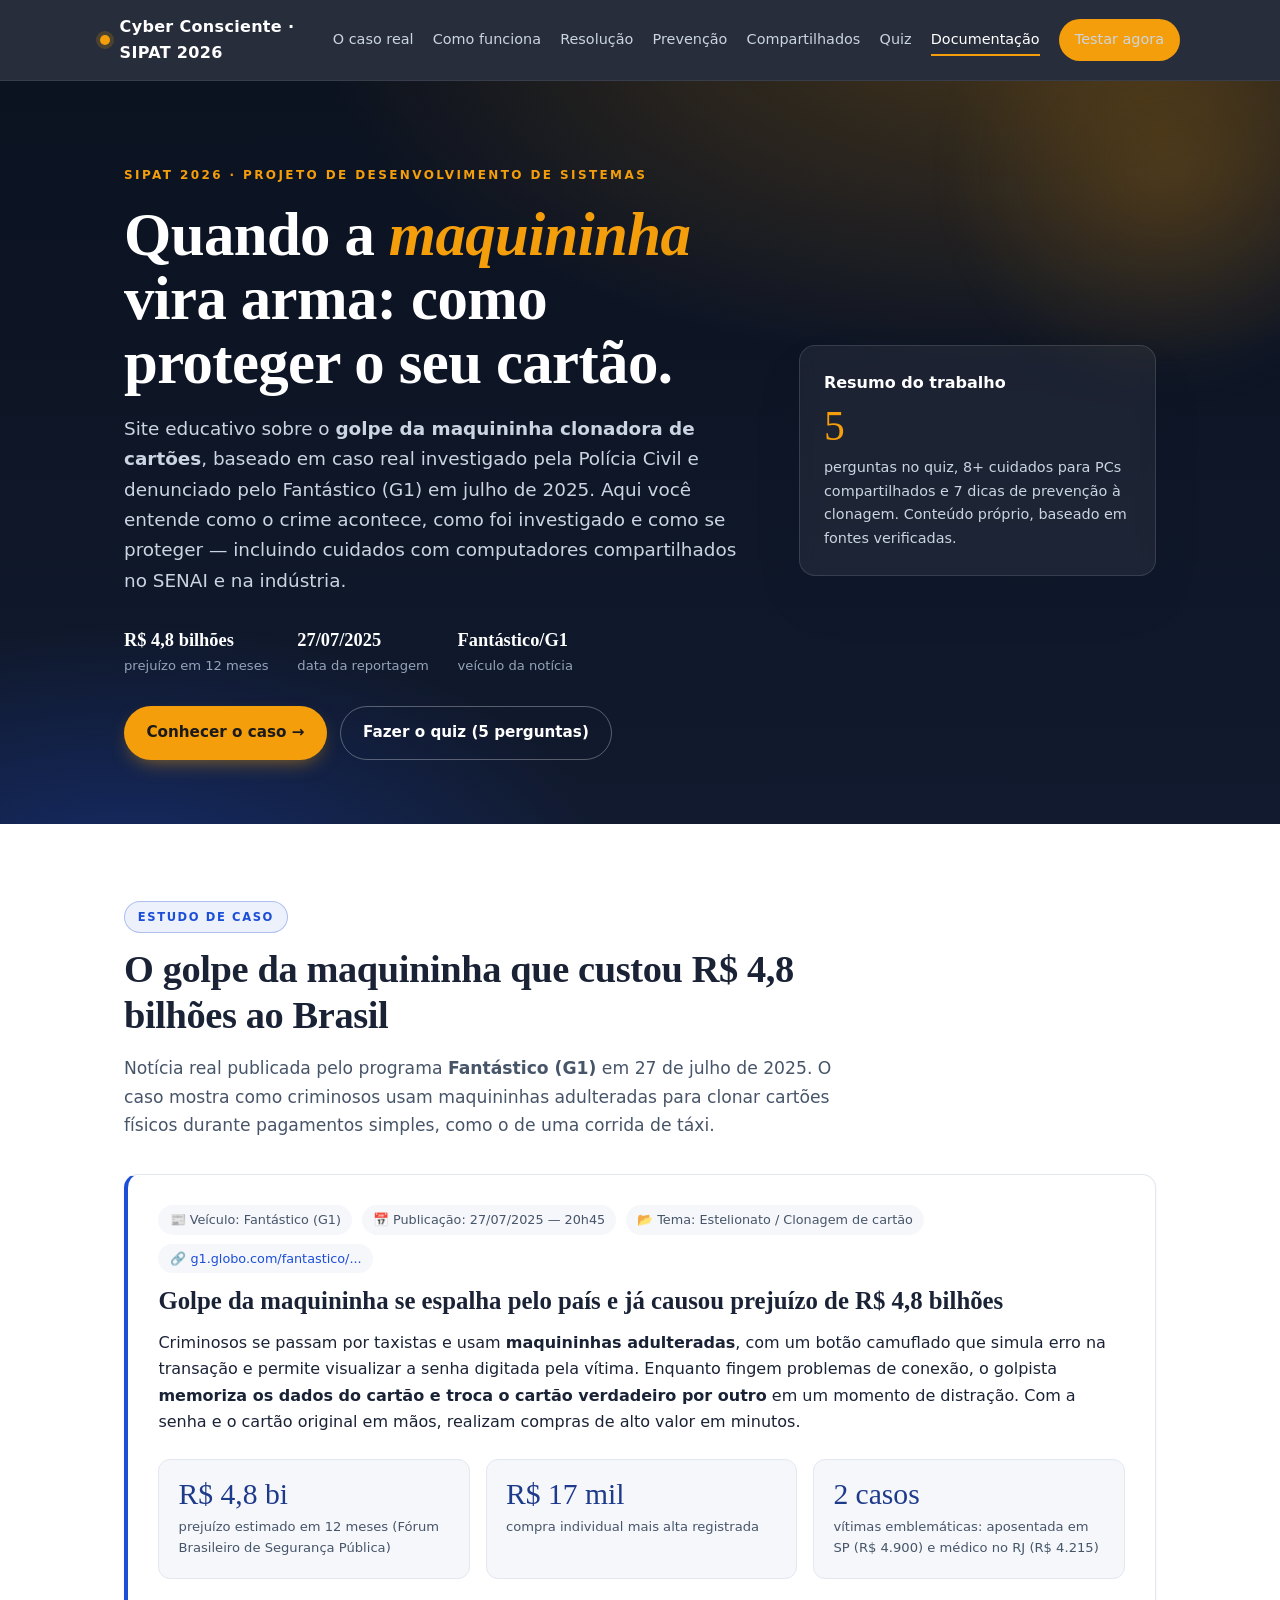
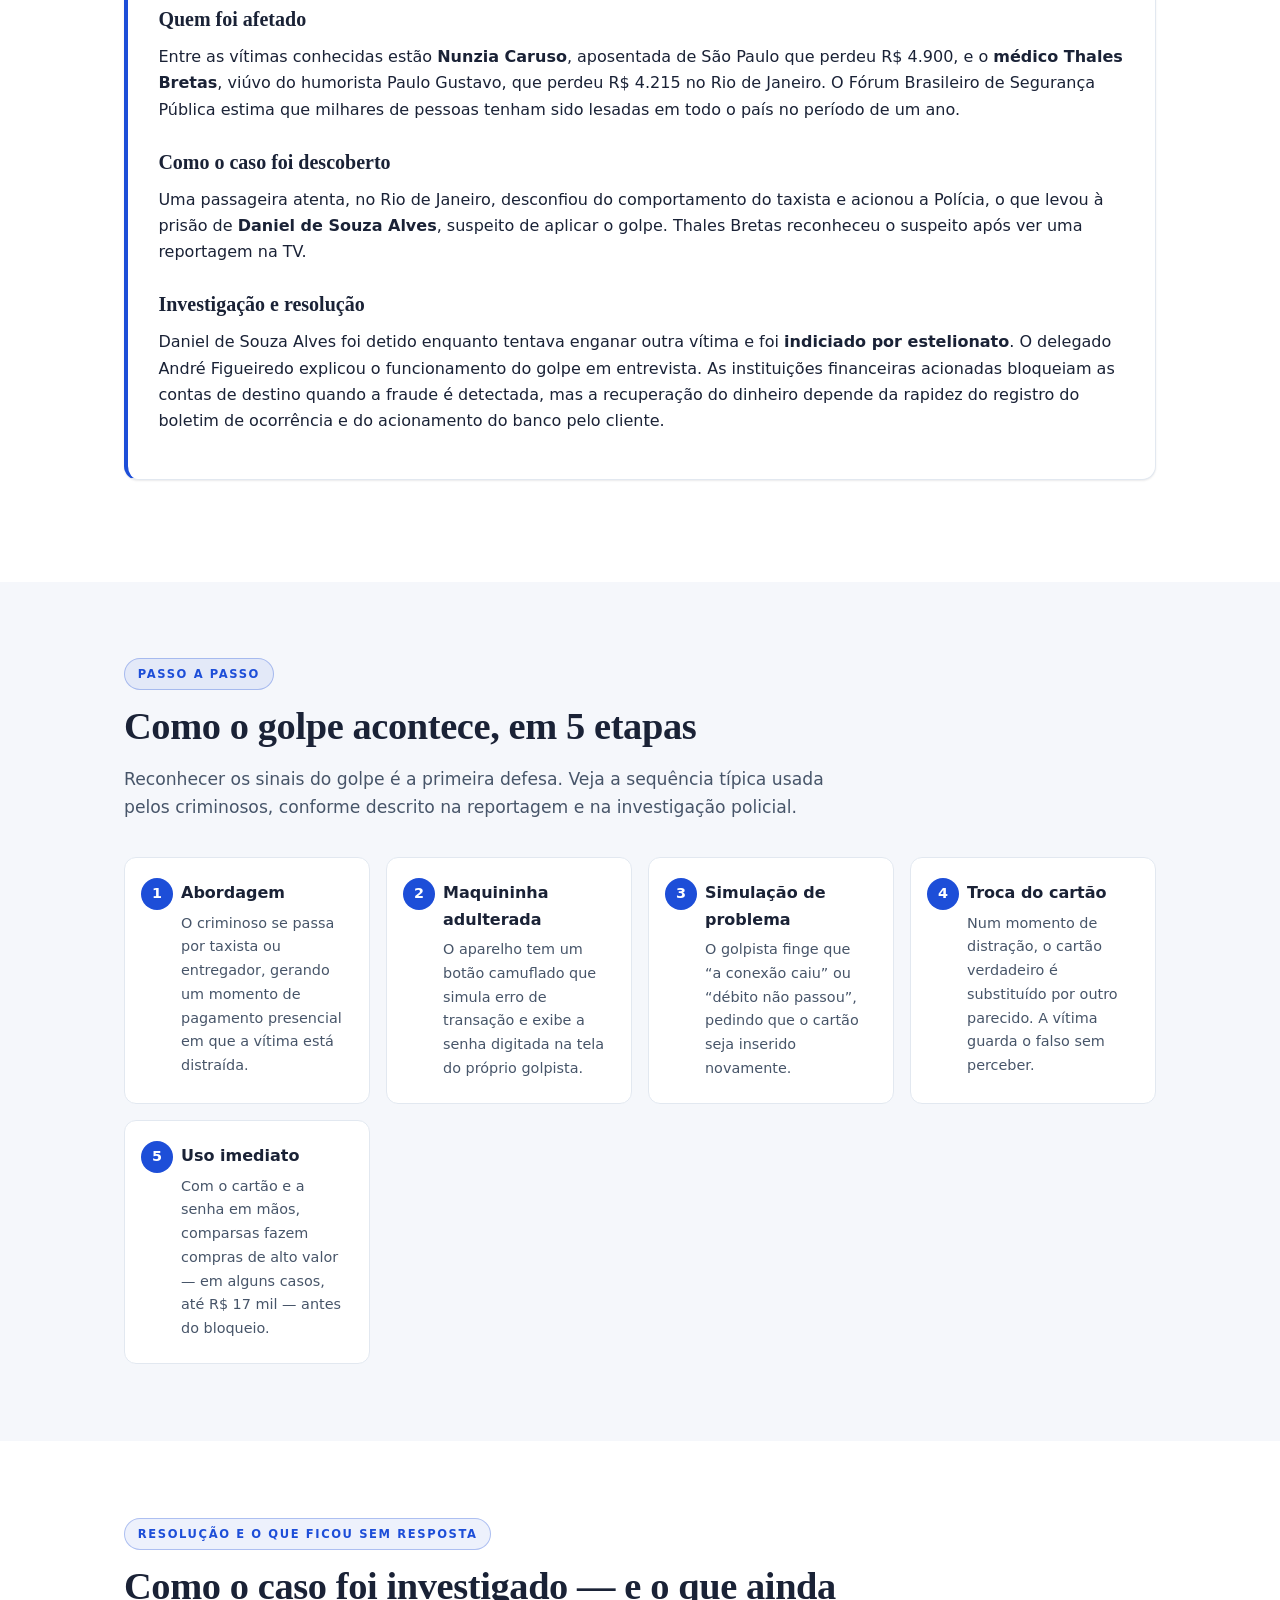
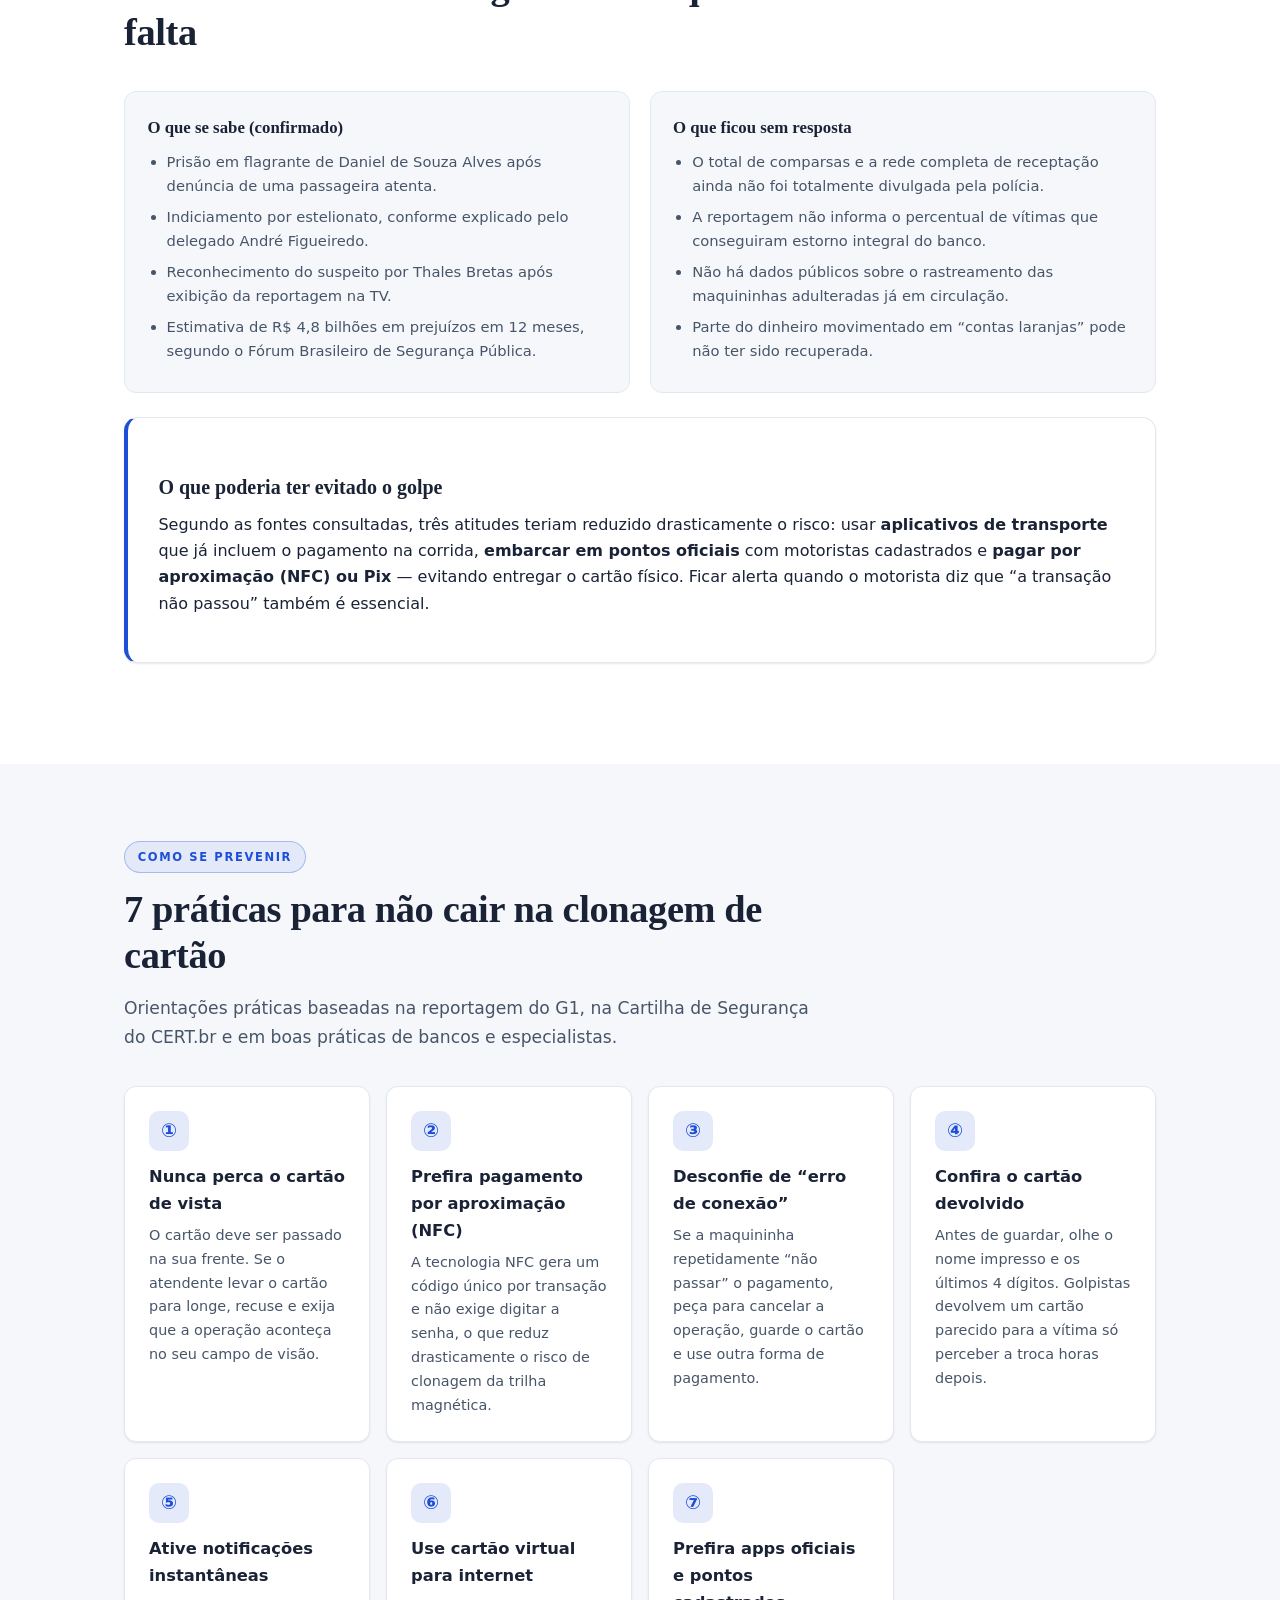
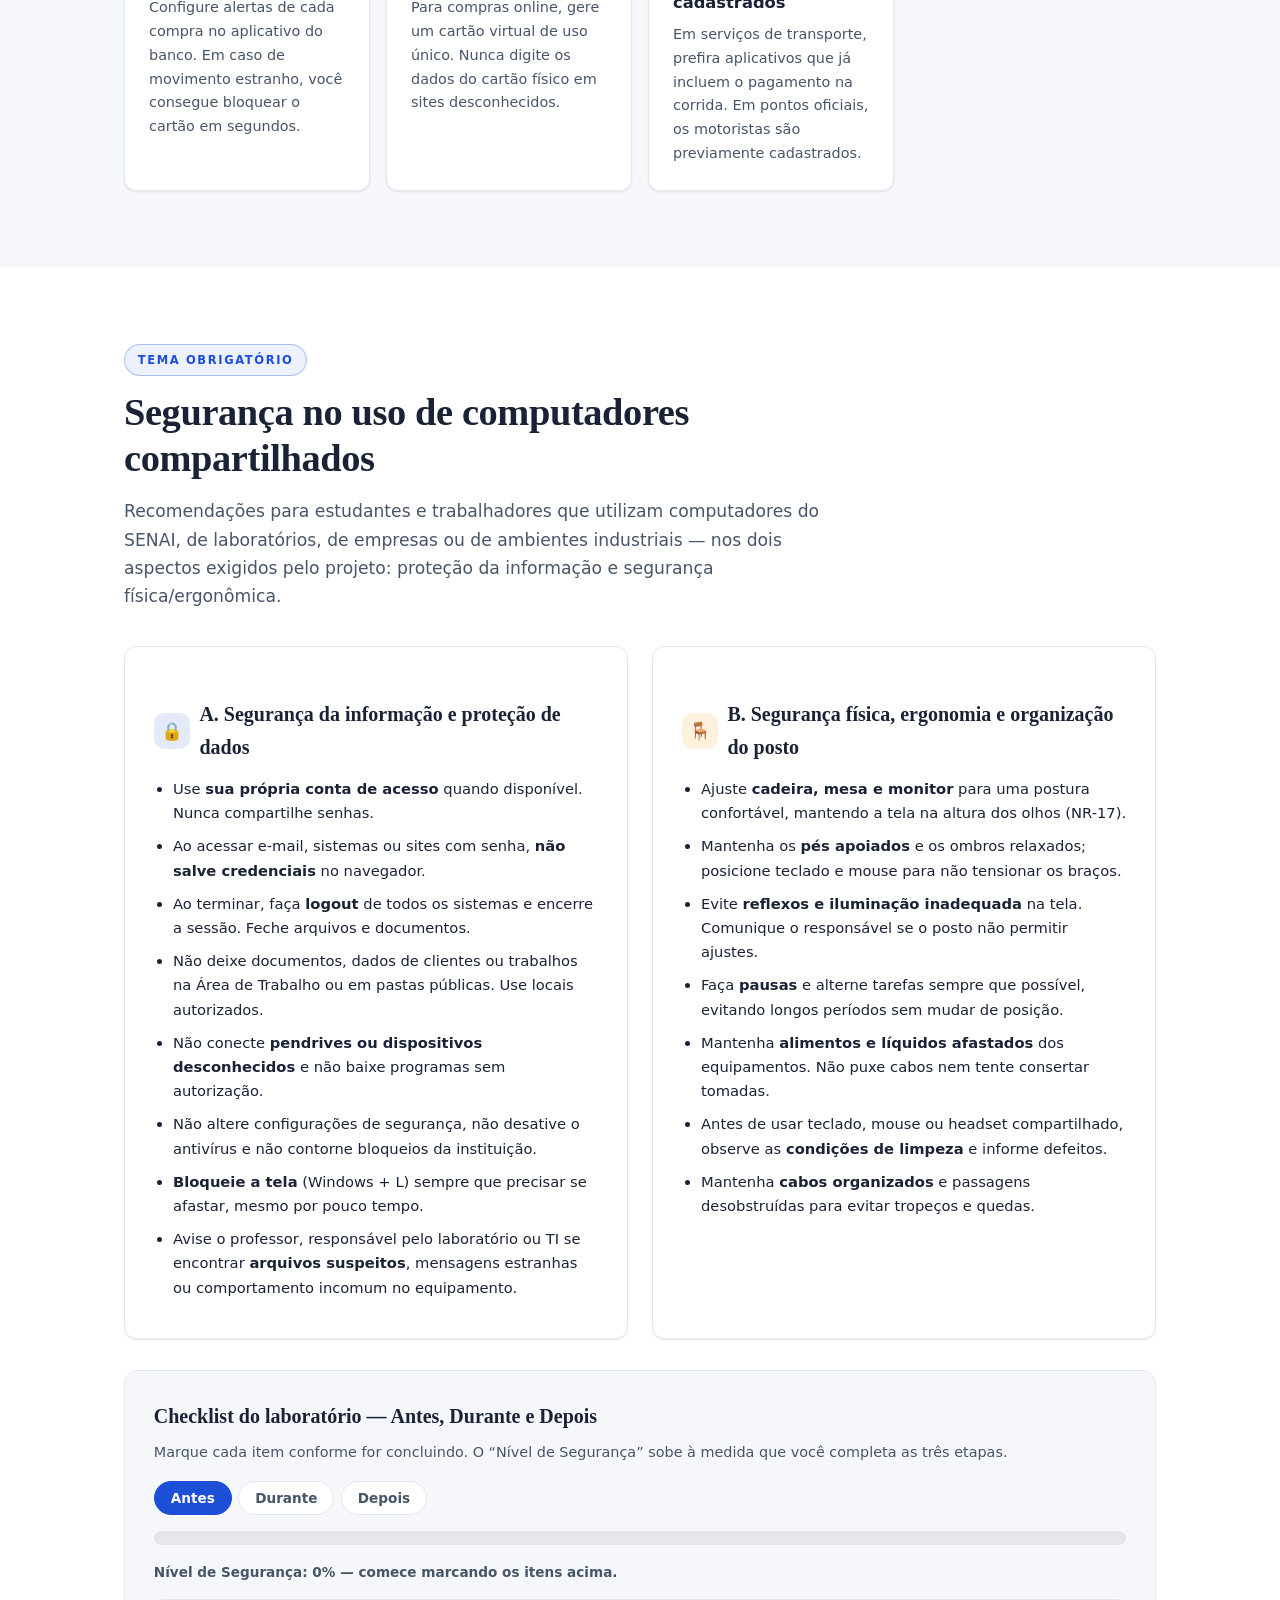
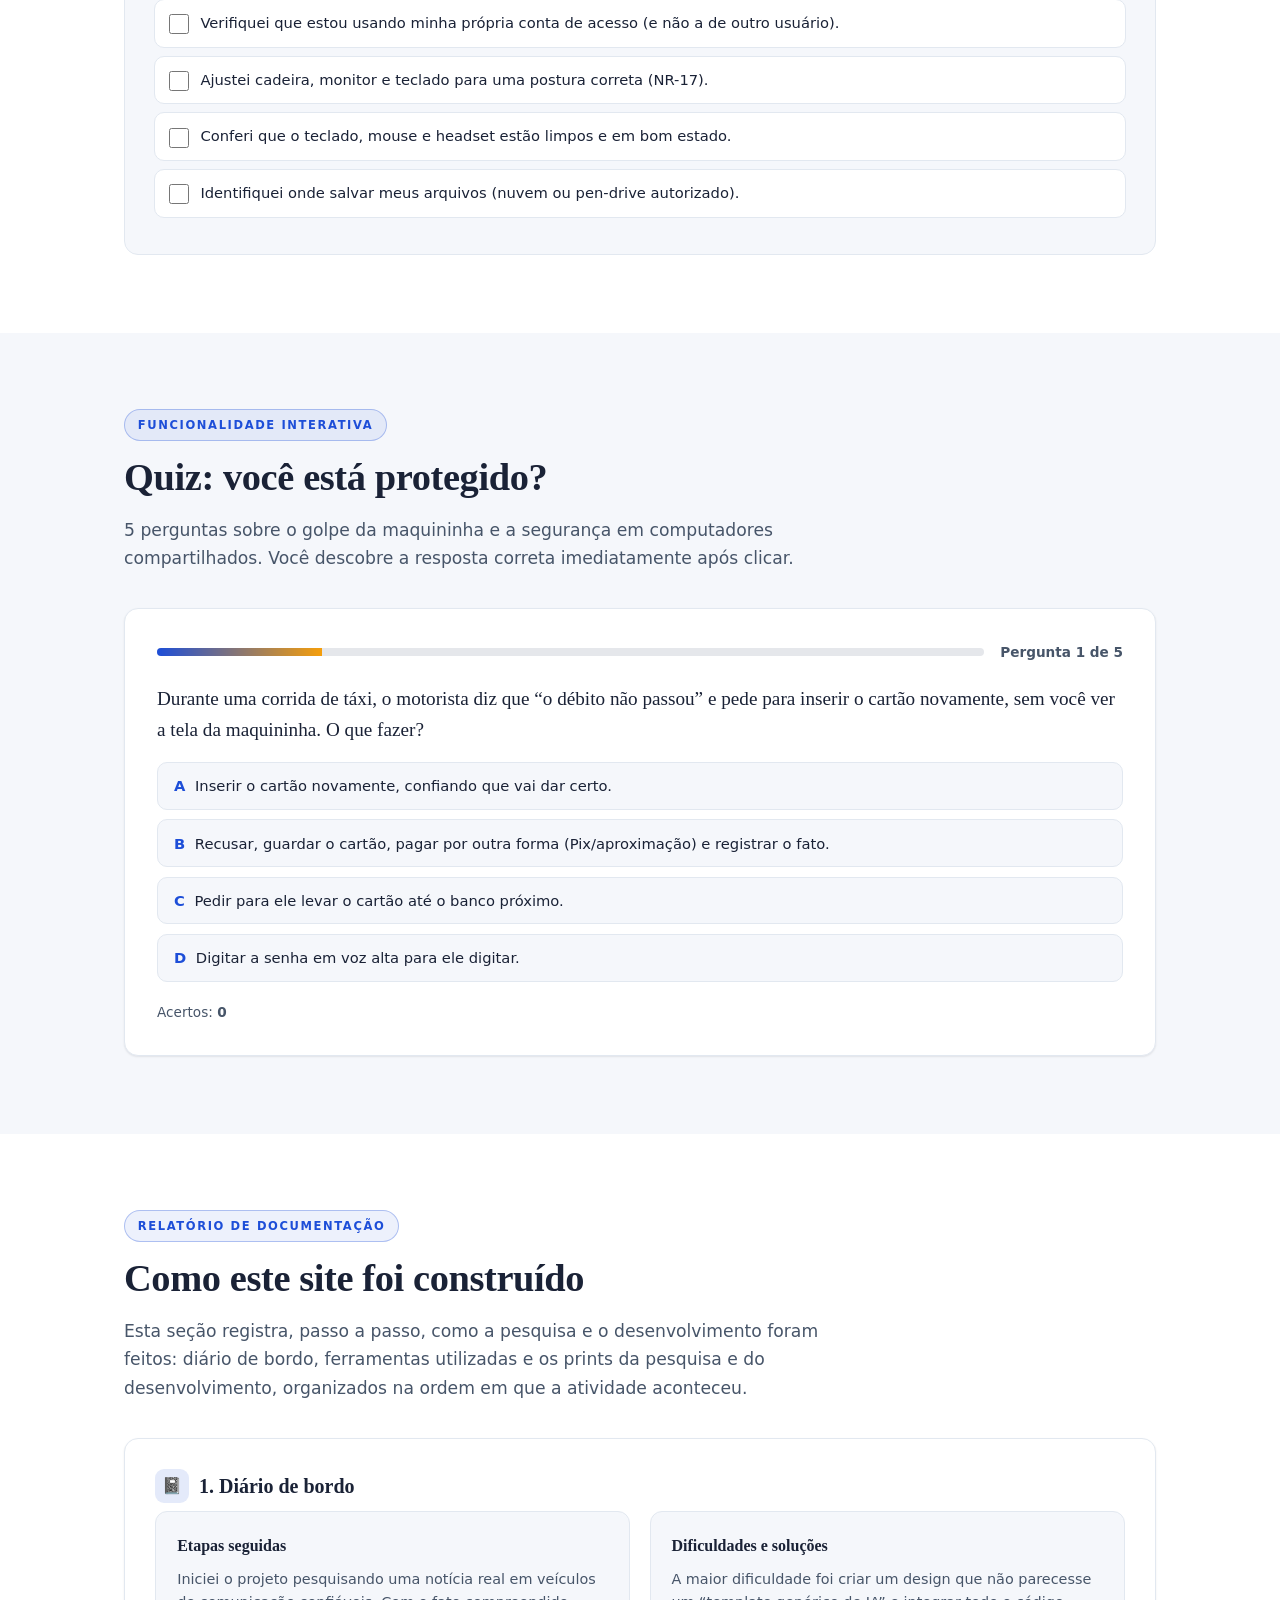
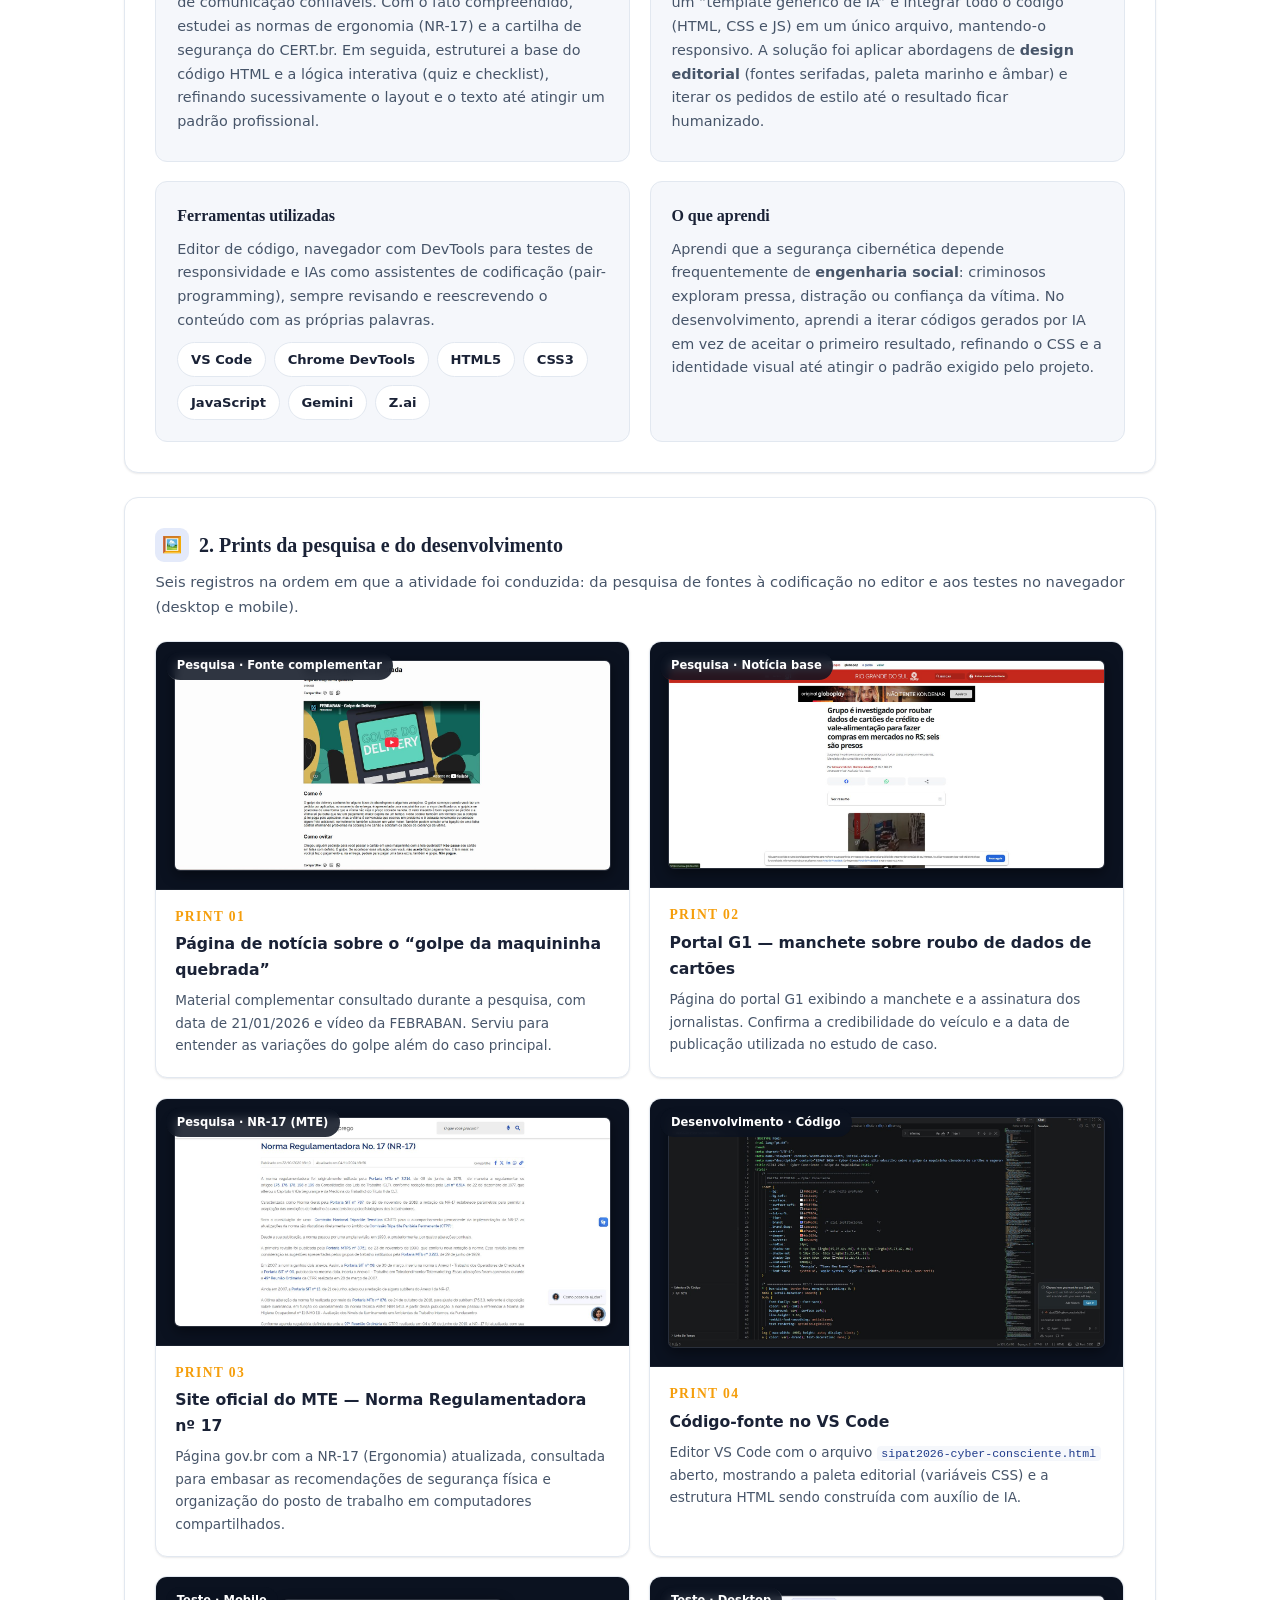
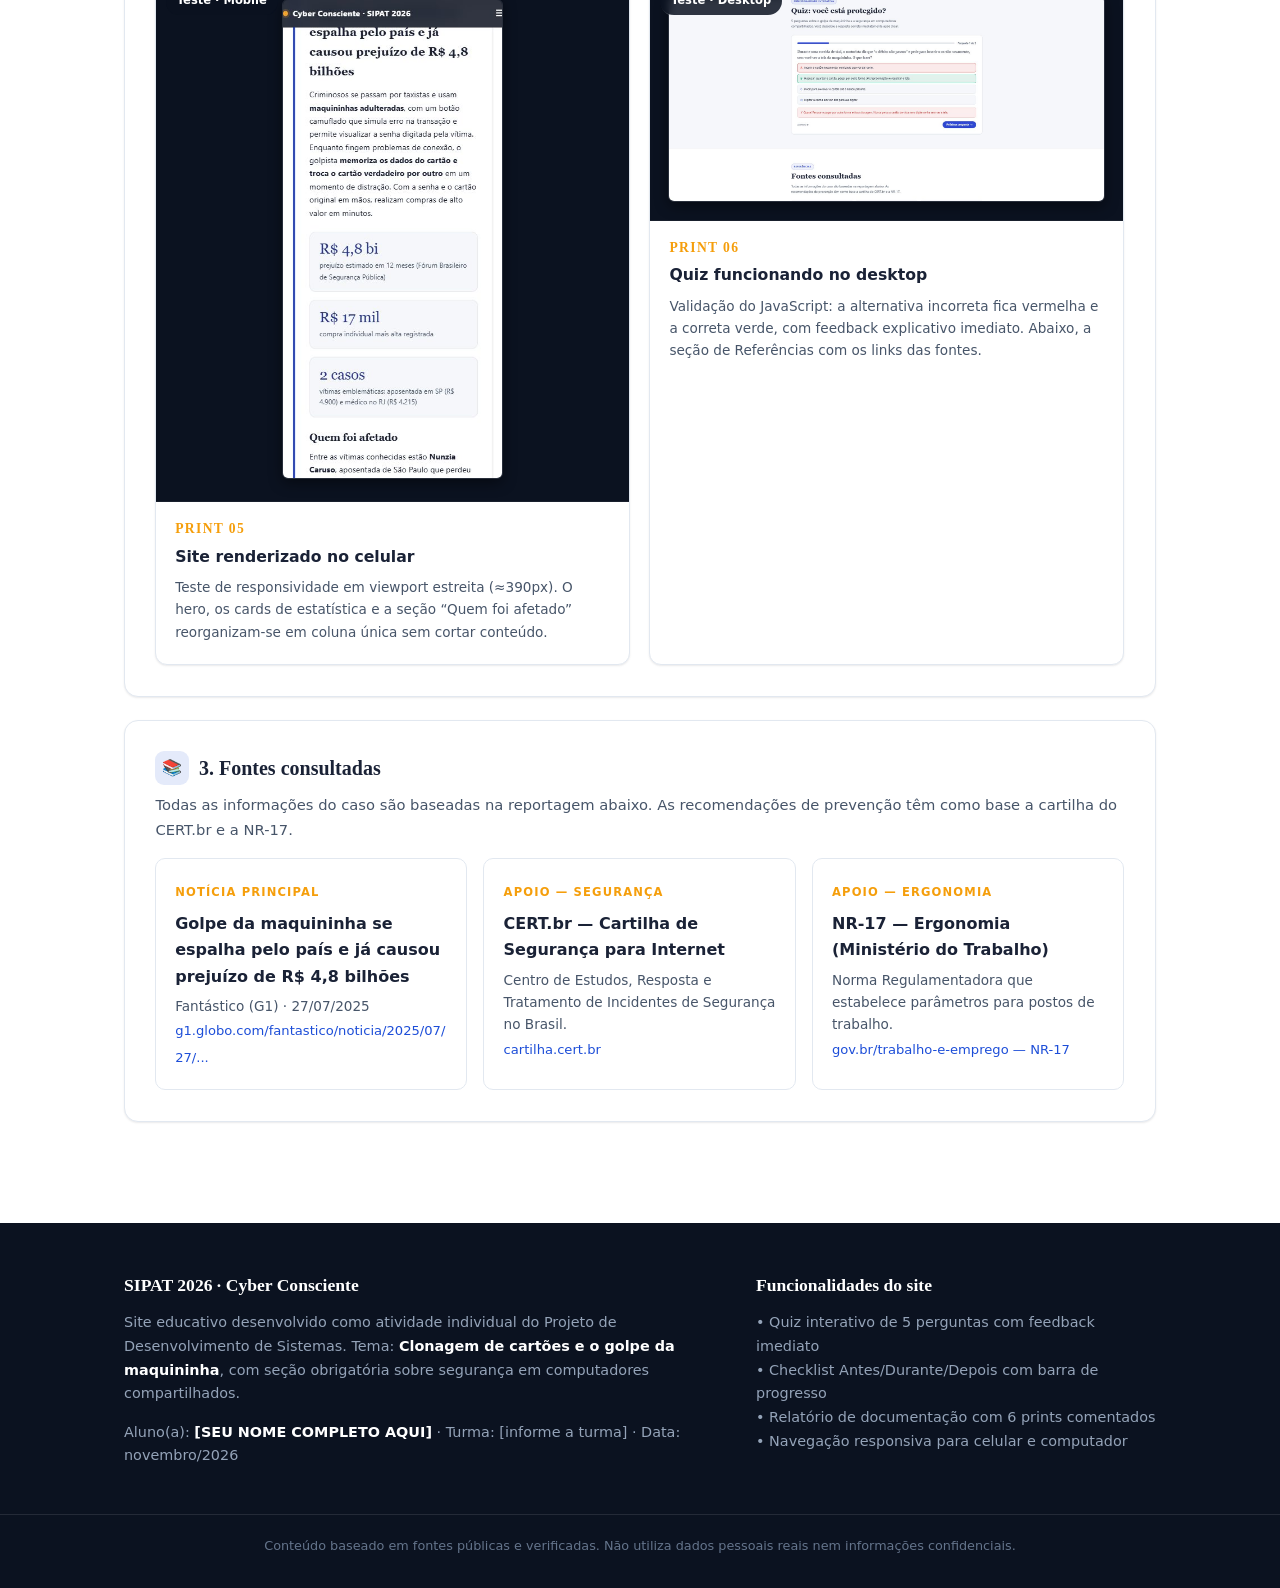
==== index.html @ 5768e234 "Add files via upload" ====
<!DOCTYPE html>
<html lang="pt-BR">
<head>
<meta charset="UTF-8">
<meta name="viewport" content="width=device-width, initial-scale=1.0">
<meta name="description" content="SIPAT 2026 — Cyber Consciente: site educativo sobre o golpe da maquininha clonadora de cartões e segurança em computadores compartilhados.">
<link rel="preconnect" href="https://fonts.googleapis.com">
<title>SIPAT 2026 · Cyber Consciente — Golpe da Maquininha</title>
<link rel="stylesheet" href="styles.css">
</head>
<body>

<!-- ================= NAVBAR ================= -->
<nav class="nav">
  <div class="container nav__inner">
    <a href="#topo" class="nav__brand"><span class="dot"></span> Cyber Consciente · SIPAT 2026</a>
    <button class="nav__toggle" aria-label="Abrir menu" aria-expanded="false">≡</button>
    <div class="nav__links" id="navlinks">
      <a href="#caso">O caso real</a>
      <a href="#como-funciona">Como funciona</a>
      <a href="#resolucao">Resolução</a>
      <a href="#prevencao">Prevenção</a>
      <a href="#compartilhados">Compartilhados</a>
      <a href="#quiz">Quiz</a>
      <a href="#documentacao">Documentação</a>
      <a href="#quiz" class="nav__cta">Testar agora</a>
    </div>
  </div>
</nav>

<!-- ================= HERO ================= -->
<header class="hero" id="topo">
  <div class="container hero__grid">
    <div>
      <span class="hero__tag">SIPAT 2026 · Projeto de Desenvolvimento de Sistemas</span>
      <h1>Quando a <em>maquininha</em> vira arma: como proteger o seu cartão.</h1>
      <p class="hero__sub">Site educativo sobre o <strong>golpe da maquininha clonadora de cartões</strong>, baseado em caso real investigado pela Polícia Civil e denunciado pelo Fantástico (G1) em julho de 2025. Aqui você entende como o crime acontece, como foi investigado e como se proteger — incluindo cuidados com computadores compartilhados no SENAI e na indústria.</p>
      <div class="hero__meta">
        <div><strong>R$ 4,8 bilhões</strong>prejuízo em 12 meses</div>
        <div><strong>27/07/2025</strong>data da reportagem</div>
        <div><strong>Fantástico/G1</strong>veículo da notícia</div>
      </div>
      <div class="hero__actions">
        <a href="#caso" class="btn btn--primary">Conhecer o caso →</a>
        <a href="#quiz" class="btn btn--ghost">Fazer o quiz (5 perguntas)</a>
      </div>
    </div>
    <aside class="hero__card">
      <h3>Resumo do trabalho</h3>
      <div class="case-big" data-count="5">5</div>
      <p>perguntas no quiz, 8+ cuidados para PCs compartilhados e 7 dicas de prevenção à clonagem. Conteúdo próprio, baseado em fontes verificadas.</p>
    </aside>
  </div>
</header>

<!-- ================= CASO REAL ================= -->
<section class="block block--alt" id="caso">
  <div class="container">
    <div class="section-head reveal">
      <span class="eyebrow">Estudo de caso</span>
      <h2 class="section-title">O golpe da maquininha que custou R$ 4,8 bilhões ao Brasil</h2>
      <p class="lead">Notícia real publicada pelo programa <strong>Fantástico (G1)</strong> em 27 de julho de 2025. O caso mostra como criminosos usam maquininhas adulteradas para clonar cartões físicos durante pagamentos simples, como o de uma corrida de táxi.</p>
    </div>

    <div class="case-card reveal">
      <div class="news-meta">
        <span>📰 Veículo: Fantástico (G1)</span>
        <span>📅 Publicação: 27/07/2025 — 20h45</span>
        <span>📂 Tema: Estelionato / Clonagem de cartão</span>
        <span>🔗 <a href="https://g1.globo.com/fantastico/noticia/2025/07/27/golpe-da-maquininha-se-espalha-pelo-pais-e-ja-causou-prejuizo-de-r-48-bilhoes.ghtml" target="_blank" rel="noopener">g1.globo.com/fantastico/...</a></span>
      </div>
      <h2>Golpe da maquininha se espalha pelo país e já causou prejuízo de R$ 4,8 bilhões</h2>
      <p>Criminosos se passam por taxistas e usam <strong>maquininhas adulteradas</strong>, com um botão camuflado que simula erro na transação e permite visualizar a senha digitada pela vítima. Enquanto fingem problemas de conexão, o golpista <strong>memoriza os dados do cartão e troca o cartão verdadeiro por outro</strong> em um momento de distração. Com a senha e o cartão original em mãos, realizam compras de alto valor em minutos.</p>

      <div class="stat-grid">
        <div class="stat"><div class="num" data-count="R$ 4,8 bi">R$ 4,8 bi</div><div class="lbl">prejuízo estimado em 12 meses (Fórum Brasileiro de Segurança Pública)</div></div>
        <div class="stat"><div class="num" data-count="R$ 17 mil">R$ 17 mil</div><div class="lbl">compra individual mais alta registrada</div></div>
        <div class="stat"><div class="num" data-count="2 casos">2 casos</div><div class="lbl">vítimas emblemáticas: aposentada em SP (R$ 4.900) e médico no RJ (R$ 4.215)</div></div>
      </div>

      <h3>Quem foi afetado</h3>
      <p>Entre as vítimas conhecidas estão <strong>Nunzia Caruso</strong>, aposentada de São Paulo que perdeu R$ 4.900, e o <strong>médico Thales Bretas</strong>, viúvo do humorista Paulo Gustavo, que perdeu R$ 4.215 no Rio de Janeiro. O Fórum Brasileiro de Segurança Pública estima que milhares de pessoas tenham sido lesadas em todo o país no período de um ano.</p>

      <h3>Como o caso foi descoberto</h3>
      <p>Uma passageira atenta, no Rio de Janeiro, desconfiou do comportamento do taxista e acionou a Polícia, o que levou à prisão de <strong>Daniel de Souza Alves</strong>, suspeito de aplicar o golpe. Thales Bretas reconheceu o suspeito após ver uma reportagem na TV.</p>

      <h3>Investigação e resolução</h3>
      <p>Daniel de Souza Alves foi detido enquanto tentava enganar outra vítima e foi <strong>indiciado por estelionato</strong>. O delegado André Figueiredo explicou o funcionamento do golpe em entrevista. As instituições financeiras acionadas bloqueiam as contas de destino quando a fraude é detectada, mas a recuperação do dinheiro depende da rapidez do registro do boletim de ocorrência e do acionamento do banco pelo cliente.</p>
    </div>
  </div>
</section>

<!-- ================= COMO FUNCIONA ================= -->
<section class="block" id="como-funciona">
  <div class="container">
    <div class="section-head reveal">
      <span class="eyebrow">Passo a passo</span>
      <h2 class="section-title">Como o golpe acontece, em 5 etapas</h2>
      <p class="lead">Reconhecer os sinais do golpe é a primeira defesa. Veja a sequência típica usada pelos criminosos, conforme descrito na reportagem e na investigação policial.</p>
    </div>
    <div class="steps reveal reveal--stagger">
      <div class="step"><h4>Abordagem</h4><p>O criminoso se passa por taxista ou entregador, gerando um momento de pagamento presencial em que a vítima está distraída.</p></div>
      <div class="step"><h4>Maquininha adulterada</h4><p>O aparelho tem um botão camuflado que simula erro de transação e exibe a senha digitada na tela do próprio golpista.</p></div>
      <div class="step"><h4>Simulação de problema</h4><p>O golpista finge que “a conexão caiu” ou “débito não passou”, pedindo que o cartão seja inserido novamente.</p></div>
      <div class="step"><h4>Troca do cartão</h4><p>Num momento de distração, o cartão verdadeiro é substituído por outro parecido. A vítima guarda o falso sem perceber.</p></div>
      <div class="step"><h4>Uso imediato</h4><p>Com o cartão e a senha em mãos, comparsas fazem compras de alto valor — em alguns casos, até R$ 17 mil — antes do bloqueio.</p></div>
    </div>
  </div>
</section>

<!-- ================= RESOLUÇÃO ================= -->
<section class="block block--alt" id="resolucao">
  <div class="container">
    <div class="section-head reveal">
      <span class="eyebrow">Resolução e o que ficou sem resposta</span>
      <h2 class="section-title">Como o caso foi investigado — e o que ainda falta</h2>
    </div>
    <div class="resolution reveal reveal--stagger">
      <div class="r-card">
        <h4>O que se sabe (confirmado)</h4>
        <ul>
          <li>Prisão em flagrante de Daniel de Souza Alves após denúncia de uma passageira atenta.</li>
          <li>Indiciamento por estelionato, conforme explicado pelo delegado André Figueiredo.</li>
          <li>Reconhecimento do suspeito por Thales Bretas após exibição da reportagem na TV.</li>
          <li>Estimativa de R$ 4,8 bilhões em prejuízos em 12 meses, segundo o Fórum Brasileiro de Segurança Pública.</li>
        </ul>
      </div>
      <div class="r-card">
        <h4>O que ficou sem resposta</h4>
        <ul>
          <li>O total de comparsas e a rede completa de receptação ainda não foi totalmente divulgada pela polícia.</li>
          <li>A reportagem não informa o percentual de vítimas que conseguiram estorno integral do banco.</li>
          <li>Não há dados públicos sobre o rastreamento das maquininhas adulteradas já em circulação.</li>
          <li>Parte do dinheiro movimentado em “contas laranjas” pode não ter sido recuperada.</li>
        </ul>
      </div>
    </div>

    <div class="case-card" style="margin-top:1.5rem;">
      <h3>O que poderia ter evitado o golpe</h3>
      <p>Segundo as fontes consultadas, três atitudes teriam reduzido drasticamente o risco: usar <strong>aplicativos de transporte</strong> que já incluem o pagamento na corrida, <strong>embarcar em pontos oficiais</strong> com motoristas cadastrados e <strong>pagar por aproximação (NFC) ou Pix</strong> — evitando entregar o cartão físico. Ficar alerta quando o motorista diz que “a transação não passou” também é essencial.</p>
    </div>
  </div>
</section>

<!-- ================= PREVENÇÃO ================= -->
<section class="block" id="prevencao">
  <div class="container">
    <div class="section-head reveal">
      <span class="eyebrow">Como se prevenir</span>
      <h2 class="section-title">7 práticas para não cair na clonagem de cartão</h2>
      <p class="lead">Orientações práticas baseadas na reportagem do G1, na Cartilha de Segurança do CERT.br e em boas práticas de bancos e especialistas.</p>
    </div>
    <div class="tips-grid reveal reveal--stagger">
      <div class="tip"><div class="ic">①</div><h4>Nunca perca o cartão de vista</h4><p>O cartão deve ser passado na sua frente. Se o atendente levar o cartão para longe, recuse e exija que a operação aconteça no seu campo de visão.</p></div>
      <div class="tip"><div class="ic">②</div><h4>Prefira pagamento por aproximação (NFC)</h4><p>A tecnologia NFC gera um código único por transação e não exige digitar a senha, o que reduz drasticamente o risco de clonagem da trilha magnética.</p></div>
      <div class="tip"><div class="ic">③</div><h4>Desconfie de “erro de conexão”</h4><p>Se a maquininha repetidamente “não passar” o pagamento, peça para cancelar a operação, guarde o cartão e use outra forma de pagamento.</p></div>
      <div class="tip"><div class="ic">④</div><h4>Confira o cartão devolvido</h4><p>Antes de guardar, olhe o nome impresso e os últimos 4 dígitos. Golpistas devolvem um cartão parecido para a vítima só perceber a troca horas depois.</p></div>
      <div class="tip"><div class="ic">⑤</div><h4>Ative notificações instantâneas</h4><p>Configure alertas de cada compra no aplicativo do banco. Em caso de movimento estranho, você consegue bloquear o cartão em segundos.</p></div>
      <div class="tip"><div class="ic">⑥</div><h4>Use cartão virtual para internet</h4><p>Para compras online, gere um cartão virtual de uso único. Nunca digite os dados do cartão físico em sites desconhecidos.</p></div>
      <div class="tip"><div class="ic">⑦</div><h4>Prefira apps oficiais e pontos cadastrados</h4><p>Em serviços de transporte, prefira aplicativos que já incluem o pagamento na corrida. Em pontos oficiais, os motoristas são previamente cadastrados.</p></div>
    </div>
  </div>
</section>

<!-- ================= COMPUTADORES COMPARTILHADOS ================= -->
<section class="block block--alt" id="compartilhados">
  <div class="container">
    <div class="section-head reveal">
      <span class="eyebrow">Tema obrigatório</span>
      <h2 class="section-title">Segurança no uso de computadores compartilhados</h2>
      <p class="lead">Recomendações para estudantes e trabalhadores que utilizam computadores do SENAI, de laboratórios, de empresas ou de ambientes industriais — nos dois aspectos exigidos pelo projeto: proteção da informação e segurança física/ergonômica.</p>
    </div>

    <div class="shared-wrap reveal reveal--stagger">
      <div class="shared-card info">
        <h3><span class="ic">🔒</span> A. Segurança da informação e proteção de dados</h3>
        <ul>
          <li>Use <strong>sua própria conta de acesso</strong> quando disponível. Nunca compartilhe senhas.</li>
          <li>Ao acessar e-mail, sistemas ou sites com senha, <strong>não salve credenciais</strong> no navegador.</li>
          <li>Ao terminar, faça <strong>logout</strong> de todos os sistemas e encerre a sessão. Feche arquivos e documentos.</li>
          <li>Não deixe documentos, dados de clientes ou trabalhos na Área de Trabalho ou em pastas públicas. Use locais autorizados.</li>
          <li>Não conecte <strong>pendrives ou dispositivos desconhecidos</strong> e não baixe programas sem autorização.</li>
          <li>Não altere configurações de segurança, não desative o antivírus e não contorne bloqueios da instituição.</li>
          <li><strong>Bloqueie a tela</strong> (Windows + L) sempre que precisar se afastar, mesmo por pouco tempo.</li>
          <li>Avise o professor, responsável pelo laboratório ou TI se encontrar <strong>arquivos suspeitos</strong>, mensagens estranhas ou comportamento incomum no equipamento.</li>
        </ul>
      </div>

      <div class="shared-card fisio">
        <h3><span class="ic">🪑</span> B. Segurança física, ergonomia e organização do posto</h3>
        <ul>
          <li>Ajuste <strong>cadeira, mesa e monitor</strong> para uma postura confortável, mantendo a tela na altura dos olhos (NR-17).</li>
          <li>Mantenha os <strong>pés apoiados</strong> e os ombros relaxados; posicione teclado e mouse para não tensionar os braços.</li>
          <li>Evite <strong>reflexos e iluminação inadequada</strong> na tela. Comunique o responsável se o posto não permitir ajustes.</li>
          <li>Faça <strong>pausas</strong> e alterne tarefas sempre que possível, evitando longos períodos sem mudar de posição.</li>
          <li>Mantenha <strong>alimentos e líquidos afastados</strong> dos equipamentos. Não puxe cabos nem tente consertar tomadas.</li>
          <li>Antes de usar teclado, mouse ou headset compartilhado, observe as <strong>condições de limpeza</strong> e informe defeitos.</li>
          <li>Mantenha <strong>cabos organizados</strong> e passagens desobstruídas para evitar tropeços e quedas.</li>
        </ul>
      </div>
    </div>

    <!-- Checklist interativo Antes/Durante/Depois -->
    <div class="checklist-shell reveal">
      <h3>Checklist do laboratório — Antes, Durante e Depois</h3>
      <p style="font-size:.9rem;color:var(--ink-soft);margin-bottom:1rem;">Marque cada item conforme for concluindo. O “Nível de Segurança” sobe à medida que você completa as três etapas.</p>

      <div class="check-tabs">
        <button class="check-tab active" data-tab="antes">Antes</button>
        <button class="check-tab" data-tab="durante">Durante</button>
        <button class="check-tab" data-tab="depois">Depois</button>
      </div>

      <div class="check-progress"><div class="check-progress__fill" id="checkFill"></div></div>
      <div class="check-progress__txt" id="checkTxt">Nível de Segurança: 0% — comece marcando os itens acima.</div>

      <div class="check-panel active" data-panel="antes">
        <label class="check-item"><input type="checkbox" class="chk"><span class="lbl">Verifiquei que estou usando minha própria conta de acesso (e não a de outro usuário).</span></label>
        <label class="check-item"><input type="checkbox" class="chk"><span class="lbl">Ajustei cadeira, monitor e teclado para uma postura correta (NR-17).</span></label>
        <label class="check-item"><input type="checkbox" class="chk"><span class="lbl">Conferi que o teclado, mouse e headset estão limpos e em bom estado.</span></label>
        <label class="check-item"><input type="checkbox" class="chk"><span class="lbl">Identifiquei onde salvar meus arquivos (nuvem ou pen-drive autorizado).</span></label>
      </div>

      <div class="check-panel" data-panel="durante">
        <label class="check-item"><input type="checkbox" class="chk"><span class="lbl">Não salvei senhas no navegador (cliquei em “Nunca”).</span></label>
        <label class="check-item"><input type="checkbox" class="chk"><span class="lbl">Não conectei pen-drives ou dispositivos desconhecidos.</span></label>
        <label class="check-item"><input type="checkbox" class="chk"><span class="lbl">Mantenho alimentos e líquidos afastados do equipamento.</span></label>
        <label class="check-item"><input type="checkbox" class="chk"><span class="lbl">Bloqueei a tela (Windows + L) sempre que precisei me afastar.</span></label>
      </div>

      <div class="check-panel" data-panel="depois">
        <label class="check-item"><input type="checkbox" class="chk"><span class="lbl">Fiz logout de e-mails e sistemas (não só fechei o navegador).</span></label>
        <label class="check-item"><input type="checkbox" class="chk"><span class="lbl">Apaguei arquivos da Área de Trabalho e da pasta Downloads.</span></label>
        <label class="check-item"><input type="checkbox" class="chk"><span class="lbl">Deixei o posto organizado para o próximo usuário.</span></label>
        <label class="check-item"><input type="checkbox" class="chk"><span class="lbl">Avisei o professor/TI sobre qualquer comportamento estranho no PC.</span></label>
      </div>
    </div>
  </div>
</section>

<!-- ================= QUIZ ================= -->
<section class="block" id="quiz">
  <div class="container">
    <div class="section-head reveal">
      <span class="eyebrow">Funcionalidade interativa</span>
      <h2 class="section-title">Quiz: você está protegido?</h2>
      <p class="lead">5 perguntas sobre o golpe da maquininha e a segurança em computadores compartilhados. Você descobre a resposta correta imediatamente após clicar.</p>
    </div>

    <div class="quiz reveal" id="quizBox">
      <div class="quiz__bar">
        <div class="quiz__progress"><div id="quizProgress"></div></div>
        <span class="quiz__count" id="quizCount">Pergunta 1 de 5</span>
      </div>

      <div id="quizQuestions"></div>

      <div class="quiz__actions">
        <span style="font-size:.85rem;color:var(--ink-soft);">Acertos: <strong id="quizScore">0</strong></span>
        <button class="quiz__next" id="quizNext">Próxima pergunta →</button>
      </div>

      <div class="quiz__result" id="quizResult">
        <div class="big" id="quizResultBig">0/5</div>
        <p id="quizResultMsg"></p>
        <button class="btn btn--primary" style="margin-top:1.2rem;" onclick="restartQuiz()">Refazer quiz</button>
      </div>
    </div>
  </div>
</section>

<!-- ================= RELATÓRIO DE DOCUMENTAÇÃO ================= -->
<section class="block block--alt" id="documentacao">
  <div class="container">
    <div class="section-head reveal">
      <span class="eyebrow">Relatório de documentação</span>
      <h2 class="section-title">Como este site foi construído</h2>
      <p class="lead">Esta seção registra, passo a passo, como a pesquisa e o desenvolvimento foram feitos: diário de bordo, ferramentas utilizadas e os prints da pesquisa e do desenvolvimento, organizados na ordem em que a atividade aconteceu.</p>
    </div>

    <!-- Diário de Bordo -->
    <div class="doc-card reveal">
      <h3><span class="ic">📓</span> 1. Diário de bordo</h3>
      <div class="diary-grid">
        <div class="diary-block">
          <h4>Etapas seguidas</h4>
          <p>Iniciei o projeto pesquisando uma notícia real em veículos de comunicação confiáveis. Com o fato compreendido, estudei as normas de ergonomia (NR-17) e a cartilha de segurança do CERT.br. Em seguida, estruturei a base do código HTML e a lógica interativa (quiz e checklist), refinando sucessivamente o layout e o texto até atingir um padrão profissional.</p>
        </div>
        <div class="diary-block">
          <h4>Dificuldades e soluções</h4>
          <p>A maior dificuldade foi criar um design que não parecesse um “template genérico de IA” e integrar todo o código (HTML, CSS e JS) em um único arquivo, mantendo-o responsivo. A solução foi aplicar abordagens de <strong>design editorial</strong> (fontes serifadas, paleta marinho e âmbar) e iterar os pedidos de estilo até o resultado ficar humanizado.</p>
        </div>
        <div class="diary-block">
          <h4>Ferramentas utilizadas</h4>
          <p>Editor de código, navegador com DevTools para testes de responsividade e IAs como assistentes de codificação (pair-programming), sempre revisando e reescrevendo o conteúdo com as próprias palavras.</p>
          <div class="tools-row">
            <span class="tool-chip">VS Code</span>
            <span class="tool-chip">Chrome DevTools</span>
            <span class="tool-chip">HTML5</span>
            <span class="tool-chip">CSS3</span>
            <span class="tool-chip">JavaScript</span>
            <span class="tool-chip">Gemini</span>
            <span class="tool-chip">Z.ai</span>
          </div>
        </div>
        <div class="diary-block">
          <h4>O que aprendi</h4>
          <p>Aprendi que a segurança cibernética depende frequentemente de <strong>engenharia social</strong>: criminosos exploram pressa, distração ou confiança da vítima. No desenvolvimento, aprendi a iterar códigos gerados por IA em vez de aceitar o primeiro resultado, refinando o CSS e a identidade visual até atingir o padrão exigido pelo projeto.</p>
        </div>
      </div>
    </div>

    <!-- Prints da pesquisa e desenvolvimento -->
    <div class="doc-card reveal">
      <h3><span class="ic">🖼️</span> 2. Prints da pesquisa e do desenvolvimento</h3>
      <p style="color:var(--ink-soft);font-size:.92rem;margin-bottom:1.4rem;">Seis registros na ordem em que a atividade foi conduzida: da pesquisa de fontes à codificação no editor e aos testes no navegador (desktop e mobile).</p>

      <div class="prints-grid reveal reveal--stagger">
        <figure class="print">
          <div class="print__media">
            <img src="img/print-01-noticia-febraban.jpg" alt="Print da página de notícia sobre o golpe da maquininha quebrada" loading="lazy">
            <span class="print__badge">Pesquisa · Fonte complementar</span>
          </div>
          <div class="print__body">
            <div class="print__num">PRINT 01</div>
            <div class="print__title">Página de notícia sobre o “golpe da maquininha quebrada”</div>
            <p class="print__caption">Material complementar consultado durante a pesquisa, com data de 21/01/2026 e vídeo da FEBRABAN. Serviu para entender as variações do golpe além do caso principal.</p>
          </div>
        </figure>

        <figure class="print">
          <div class="print__media">
            <img src="img/print-02-noticia-g1.jpg" alt="Print da página do portal G1 com a manchete sobre quadrilha que roubava dados de cartões" loading="lazy">
            <span class="print__badge">Pesquisa · Notícia base</span>
          </div>
          <div class="print__body">
            <div class="print__num">PRINT 02</div>
            <div class="print__title">Portal G1 — manchete sobre roubo de dados de cartões</div>
            <p class="print__caption">Página do portal G1 exibindo a manchete e a assinatura dos jornalistas. Confirma a credibilidade do veículo e a data de publicação utilizada no estudo de caso.</p>
          </div>
        </figure>

        <figure class="print">
          <div class="print__media">
            <img src="img/print-03-nr17-mte.jpg" alt="Print da página oficial do Ministério do Trabalho com a Norma Regulamentadora 17" loading="lazy">
            <span class="print__badge">Pesquisa · NR-17 (MTE)</span>
          </div>
          <div class="print__body">
            <div class="print__num">PRINT 03</div>
            <div class="print__title">Site oficial do MTE — Norma Regulamentadora nº 17</div>
            <p class="print__caption">Página gov.br com a NR-17 (Ergonomia) atualizada, consultada para embasar as recomendações de segurança física e organização do posto de trabalho em computadores compartilhados.</p>
          </div>
        </figure>

        <figure class="print">
          <div class="print__media">
            <img src="img/print-04-codigo-vscode.jpg" alt="Print do editor VS Code mostrando o código HTML e CSS do site em desenvolvimento" loading="lazy">
            <span class="print__badge">Desenvolvimento · Código</span>
          </div>
          <div class="print__body">
            <div class="print__num">PRINT 04</div>
            <div class="print__title">Código-fonte no VS Code</div>
            <p class="print__caption">Editor VS Code com o arquivo <code>sipat2026-cyber-consciente.html</code> aberto, mostrando a paleta editorial (variáveis CSS) e a estrutura HTML sendo construída com auxílio de IA.</p>
          </div>
        </figure>

        <figure class="print print--mobile">
          <div class="print__media">
            <img src="img/print-05-site-mobile.jpg" alt="Print do site renderizado no celular mostrando o hero e a seção de estatísticas" loading="lazy">
            <span class="print__badge">Teste · Mobile</span>
          </div>
          <div class="print__body">
            <div class="print__num">PRINT 05</div>
            <div class="print__title">Site renderizado no celular</div>
            <p class="print__caption">Teste de responsividade em viewport estreita (≈390px). O hero, os cards de estatística e a seção “Quem foi afetado” reorganizam-se em coluna única sem cortar conteúdo.</p>
          </div>
        </figure>

        <figure class="print">
          <div class="print__media">
            <img src="img/print-06-quiz-desktop.jpg" alt="Print do site no desktop mostrando o quiz respondido com feedback verde e vermelho" loading="lazy">
            <span class="print__badge">Teste · Desktop</span>
          </div>
          <div class="print__body">
            <div class="print__num">PRINT 06</div>
            <div class="print__title">Quiz funcionando no desktop</div>
            <p class="print__caption">Validação do JavaScript: a alternativa incorreta fica vermelha e a correta verde, com feedback explicativo imediato. Abaixo, a seção de Referências com os links das fontes.</p>
          </div>
        </figure>
      </div>
    </div>

    <!-- Fontes consultadas -->
    <div class="doc-card reveal">
      <h3><span class="ic">📚</span> 3. Fontes consultadas</h3>
      <p style="color:var(--ink-soft);font-size:.92rem;margin-bottom:1rem;">Todas as informações do caso são baseadas na reportagem abaixo. As recomendações de prevenção têm como base a cartilha do CERT.br e a NR-17.</p>
      <div class="sources reveal reveal--stagger">
        <div class="source">
          <span class="tag">Notícia principal</span>
          <h4>Golpe da maquininha se espalha pelo país e já causou prejuízo de R$ 4,8 bilhões</h4>
          <p>Fantástico (G1) · 27/07/2025</p>
          <a href="https://g1.globo.com/fantastico/noticia/2025/07/27/golpe-da-maquininha-se-espalha-pelo-pais-e-ja-causou-prejuizo-de-r-48-bilhoes.ghtml" target="_blank" rel="noopener">g1.globo.com/fantastico/noticia/2025/07/27/...</a>
        </div>
        <div class="source">
          <span class="tag">Apoio — segurança</span>
          <h4>CERT.br — Cartilha de Segurança para Internet</h4>
          <p>Centro de Estudos, Resposta e Tratamento de Incidentes de Segurança no Brasil.</p>
          <a href="https://cartilha.cert.br/" target="_blank" rel="noopener">cartilha.cert.br</a>
        </div>
        <div class="source">
          <span class="tag">Apoio — ergonomia</span>
          <h4>NR-17 — Ergonomia (Ministério do Trabalho)</h4>
          <p>Norma Regulamentadora que estabelece parâmetros para postos de trabalho.</p>
          <a href="https://www.gov.br/trabalho-e-emprego/pt-br/acesso-a-informacao/participacao-social/conselhos-e-orgaos-colegiados/comissao-tripartite-partitaria-permanente/arquivos/normas-regulamentadoras/nr-17-atualizada-2022-1.pdf" target="_blank" rel="noopener">gov.br/trabalho-e-emprego — NR-17</a>
        </div>
      </div>
    </div>
  </div>
</section>

<!-- ================= FOOTER ================= -->
<footer>
  <div class="container">
    <div>
      <h4>SIPAT 2026 · Cyber Consciente</h4>
      <p>Site educativo desenvolvido como atividade individual do Projeto de Desenvolvimento de Sistemas. Tema: <strong style="color:#fff">Clonagem de cartões e o golpe da maquininha</strong>, com seção obrigatória sobre segurança em computadores compartilhados.</p>
      <p style="margin-top:.6rem;">Aluno(a): <strong style="color:#fff">[SEU NOME COMPLETO AQUI]</strong> · Turma: [informe a turma] · Data: novembro/2026</p>
    </div>
    <div>
      <h4>Funcionalidades do site</h4>
      <p>• Quiz interativo de 5 perguntas com feedback imediato<br>• Checklist Antes/Durante/Depois com barra de progresso<br>• Relatório de documentação com 6 prints comentados<br>• Navegação responsiva para celular e computador</p>
    </div>
  </div>
  <div class="footer-bottom">
    Conteúdo baseado em fontes públicas e verificadas. Não utiliza dados pessoais reais nem informações confidenciais.
  </div>
</footer>

<!-- ================= JAVASCRIPT ================= -->
<script src="scripts.js" defer></script>
</body>
</html>
---- styles.css ----
/* =========================================================
   SIPAT 2026 · Cyber Consciente — Folha de estilos
   Estrutura: Variáveis → Reset → Helpers → Componentes → Responsivo → Animações
   ========================================================= */

/* =========================================================
   1. PALETA EDITORIAL — Cyber Consciente
   ========================================================= */
:root {
    --bg:            #0b1220;
    --bg-soft:       #111a2e;
    --surface:       #ffffff;
    --surface-soft:  #f5f7fb;
    --ink:           #1a2236;
    --ink-soft:      #475569;
    --line:          #e2e8f0;
    --brand:         #1d4ed8;
    --brand-deep:    #1e3a8a;
    --accent:        #f59e0b;
    --danger:        #dc2626;
    --success:       #059669;
    --radius:        14px;
    --shadow-sm:     0 1px 2px rgba(15,23,42,.06), 0 1px 3px rgba(15,23,42,.04);
    --shadow-md:     0 10px 25px -10px rgba(15,23,42,.18);
    --shadow-lg:     0 25px 50px -20px rgba(15,23,42,.35);
    --container:     1080px;
    --font-serif:    'Georgia', 'Times New Roman', Times, serif;
    --font-sans:     system-ui, -apple-system, 'Segoe UI', Roboto, Helvetica, Arial, sans-serif;

    /* Tokens de animação (sutis, não mudam a estética) */
    --ease-out:     cubic-bezier(.16, 1, .3, 1);
    --ease-soft:    cubic-bezier(.4, 0, .2, 1);
    --dur-fast:     .25s;
    --dur-base:     .5s;
    --dur-slow:     .8s;
}

/* =========================================================
   2. RESET
   ========================================================= */
* { box-sizing: border-box; margin: 0; padding: 0; }
html { scroll-behavior: smooth; -webkit-text-size-adjust: 100%; }
body {
    font-family: var(--font-sans);
    color: var(--ink);
    background: var(--surface-soft);
    line-height: 1.65;
    -webkit-font-smoothing: antialiased;
    text-rendering: optimizeLegibility;
    overflow-x: hidden;
}
img { max-width: 100%; height: auto; display: block; }
a { color: var(--brand); text-decoration: none; }
a:hover { text-decoration: underline; }
code { font-family: 'SFMono-Regular', Consolas, 'Liberation Mono', monospace; font-size: .85em; background: var(--surface-soft); padding: .1em .4em; border-radius: 4px; color: var(--brand-deep); }

/* =========================================================
   3. HELPERS
   ========================================================= */
.container { width: 100%; max-width: var(--container); margin: 0 auto; padding: 0 clamp(1rem, 4vw, 1.5rem); }
.eyebrow {
    display: inline-flex; align-items: center; gap: .5rem;
    font-size: .72rem; font-weight: 700; letter-spacing: .14em;
    text-transform: uppercase; color: var(--brand);
    padding: .35rem .8rem; border: 1px solid color-mix(in srgb, var(--brand) 30%, transparent);
    background: color-mix(in srgb, var(--brand) 8%, transparent);
    border-radius: 999px;
}
.section-title { font-family: var(--font-serif); font-size: clamp(1.55rem, 3.4vw, 2.4rem); color: var(--ink); line-height: 1.2; margin: .8rem 0 1rem; letter-spacing: -.01em; }
.lead { font-size: clamp(.95rem, 1.6vw, 1.075rem); color: var(--ink-soft); max-width: 65ch; }
h3 { font-family: var(--font-serif); font-size: clamp(1.1rem, 2vw, 1.25rem); color: var(--ink); margin: 1.4rem 0 .5rem; }
p { margin-bottom: .9rem; }

/* =========================================================
   4. NAVBAR
   ========================================================= */
.nav {
    position: sticky; top: 0; z-index: 50;
    background: rgba(11,18,32,.88);
    backdrop-filter: saturate(180%) blur(12px);
    -webkit-backdrop-filter: saturate(180%) blur(12px);
    border-bottom: 1px solid rgba(255,255,255,.08);
    color: #e2e8f0;
    transition: box-shadow var(--dur-fast) var(--ease-soft), background var(--dur-fast) var(--ease-soft);
}
/* Sombra sutil quando a página rola (JS adiciona .nav--scrolled) */
.nav--scrolled { box-shadow: 0 6px 24px -12px rgba(0,0,0,.5); background: rgba(11,18,32,.95); }
.nav__inner { display: flex; align-items: center; justify-content: space-between; gap: 1rem; padding: .85rem 0; }
.nav__brand { display: flex; align-items: center; gap: .6rem; color: #fff; font-weight: 700; letter-spacing: .02em; font-size: clamp(.9rem, 2.5vw, 1rem); }
/* Ponto pulsante sutil no logo */
.nav__brand .dot {
    width: 10px; height: 10px; border-radius: 50%; background: var(--accent);
    box-shadow: 0 0 0 4px rgba(245,158,11,.18); flex-shrink: 0;
    animation: pulse-dot 2.4s var(--ease-soft) infinite;
}
.nav__links { display: flex; gap: clamp(.6rem, 1.5vw, 1.4rem); align-items: center; }
.nav__links a { color: #cbd5e1; font-size: .9rem; font-weight: 500; white-space: nowrap; transition: color var(--dur-fast) var(--ease-soft); position: relative; }
.nav__links a:hover { color: #fff; text-decoration: none; }
/* Sublinhado animado nos links do menu */
.nav__links a:not(.nav__cta)::after {
    content: ''; position: absolute; left: 0; right: 0; bottom: -4px; height: 2px;
    background: var(--accent); transform: scaleX(0); transform-origin: left;
    transition: transform var(--dur-fast) var(--ease-out);
}
.nav__links a:not(.nav__cta):hover::after { transform: scaleX(1); }
/* Link da seção ativa no scrollspy */
.nav__links a.is-active:not(.nav__cta) { color: #fff; }
.nav__links a.is-active:not(.nav__cta)::after { transform: scaleX(1); }
.nav__cta {
    background: var(--accent); color: #1a1a1a; font-weight: 700;
    padding: .55rem 1rem; border-radius: 999px; font-size: .82rem;
    transition: transform var(--dur-fast) var(--ease-soft), filter var(--dur-fast) var(--ease-soft);
}
.nav__cta:hover { text-decoration: none; filter: brightness(1.08); transform: translateY(-1px); }
.nav__toggle { display: none; background: transparent; border: 0; color: #fff; font-size: 1.7rem; cursor: pointer; line-height: 1; padding: 0 .2rem; }

/* =========================================================
   5. HERO
   ========================================================= */
.hero {
    position: relative; overflow: hidden;
    background:
        radial-gradient(1200px 600px at 80% -10%, rgba(245,158,11,.25), transparent 60%),
        radial-gradient(900px 500px at 10% 110%, rgba(29,78,216,.35), transparent 55%),
        linear-gradient(180deg, #0b1220 0%, #111a2e 100%);
    color: #fff; padding: clamp(2.5rem, 7vw, 5rem) 0 clamp(2.5rem, 6vw, 4rem);
}
/* Orbe animado de fundo (decorativo, não interfere no layout) */
.hero::before {
    content: ''; position: absolute; top: -20%; right: -10%;
    width: 480px; height: 480px; border-radius: 50%;
    background: radial-gradient(circle, rgba(245,158,11,.18), transparent 65%);
    filter: blur(20px); pointer-events: none;
    animation: float-orb 14s var(--ease-soft) infinite alternate;
}
.hero__grid { display: grid; grid-template-columns: 1.5fr .85fr; gap: clamp(1.5rem, 4vw, 2.8rem); align-items: center; position: relative; z-index: 1; }
.hero__tag { color: var(--accent); font-size: .75rem; font-weight: 700; letter-spacing: .2em; text-transform: uppercase; }
.hero h1 { font-family: var(--font-serif); font-size: clamp(2rem, 6vw, 3.8rem); line-height: 1.05; margin: 1rem 0 1.2rem; letter-spacing: -.01em; }
.hero h1 em { color: var(--accent); font-style: italic; }
.hero__sub { font-size: clamp(1rem, 2vw, 1.15rem); color: #cbd5e1; max-width: 56ch; }
.hero__meta { display: flex; flex-wrap: wrap; gap: clamp(1rem, 3vw, 1.8rem); margin-top: 1.8rem; }
.hero__meta div { font-size: .82rem; color: #94a3b8; }
.hero__meta strong { color: #fff; font-size: clamp(1rem, 2.5vw, 1.15rem); display: block; font-family: var(--font-serif); }
.hero__actions { display: flex; gap: .8rem; flex-wrap: wrap; margin-top: 1.8rem; }
.btn { display: inline-flex; align-items: center; gap: .5rem; padding: .85rem 1.4rem; border-radius: 999px; font-weight: 700; font-size: .95rem; cursor: pointer; border: 0; transition: transform .15s ease, filter .15s ease, box-shadow .15s ease; text-align: center; }
.btn:hover { text-decoration: none; transform: translateY(-2px); }
.btn--primary { background: var(--accent); color: #1a1a1a; box-shadow: 0 8px 20px -8px rgba(245,158,11,.6); }
.btn--primary:hover { box-shadow: 0 12px 28px -8px rgba(245,158,11,.8); }
.btn--ghost { background: transparent; color: #fff; border: 1px solid rgba(255,255,255,.3); }
.btn--ghost:hover { background: rgba(255,255,255,.08); }
.hero__card {
    background: rgba(255,255,255,.06); border: 1px solid rgba(255,255,255,.12);
    border-radius: 16px; padding: 1.5rem; backdrop-filter: blur(8px);
    box-shadow: var(--shadow-lg);
    transition: transform var(--dur-base) var(--ease-out), box-shadow var(--dur-base) var(--ease-soft);
}
.hero__card:hover { transform: translateY(-4px); box-shadow: 0 30px 60px -25px rgba(0,0,0,.5); }
.hero__card h3 { color: #fff; font-size: 1rem; margin: 0 0 .6rem; font-family: var(--font-sans); font-weight: 700; }
.hero__card .case-big { font-family: var(--font-serif); font-size: 2.6rem; color: var(--accent); line-height: 1; }
.hero__card p { font-size: .9rem; color: #cbd5e1; margin: .5rem 0 0; }

/* =========================================================
   6. SECTIONS
   ========================================================= */
section.block { padding: clamp(2.5rem, 6vw, 5rem) 0; scroll-margin-top: 90px; }
section.block--alt { background: #fff; }
.section-head { max-width: 720px; margin-bottom: 2.2rem; }
header.hero { scroll-margin-top: 0; }

/* =========================================================
   7. CASE CARD
   ========================================================= */
.case-card {
    background: #fff; border: 1px solid var(--line); border-radius: var(--radius);
    box-shadow: var(--shadow-sm); padding: clamp(1.2rem, 3vw, 1.9rem); margin-bottom: 1.5rem;
    border-left: 4px solid var(--brand);
}
.case-card .news-meta { display: flex; flex-wrap: wrap; gap: .6rem; font-size: .8rem; color: var(--ink-soft); margin-bottom: .8rem; }
.case-card .news-meta span { background: var(--surface-soft); padding: .25rem .7rem; border-radius: 999px; display: inline-flex; align-items: center; gap: .3rem; }
.case-card h2 { font-family: var(--font-serif); font-size: clamp(1.25rem, 2.6vw, 1.55rem); color: var(--ink); margin-bottom: .8rem; line-height: 1.25; }
.stat-grid { display: grid; grid-template-columns: repeat(auto-fit, minmax(160px, 1fr)); gap: 1rem; margin: 1.5rem 0; }
.stat { background: var(--surface-soft); border-radius: 12px; padding: 1.2rem; border: 1px solid var(--line); transition: transform var(--dur-fast) var(--ease-soft), box-shadow var(--dur-fast) var(--ease-soft); }
.stat:hover { transform: translateY(-3px); box-shadow: var(--shadow-md); }
.stat .num { font-family: var(--font-serif); font-size: clamp(1.4rem, 3vw, 1.85rem); color: var(--brand-deep); line-height: 1; }
.stat .lbl { font-size: .82rem; color: var(--ink-soft); margin-top: .4rem; }

/* Steps of the scam */
.steps { display: grid; grid-template-columns: repeat(auto-fit, minmax(220px, 1fr)); gap: 1rem; counter-reset: step; }
.step { background: #fff; border: 1px solid var(--line); border-radius: 12px; padding: 1.4rem; position: relative; padding-left: 3.5rem; transition: transform var(--dur-fast) var(--ease-soft), box-shadow var(--dur-fast) var(--ease-soft); }
.step:hover { transform: translateY(-3px); box-shadow: var(--shadow-md); }
.step::before {
    counter-increment: step; content: counter(step);
    position: absolute; left: 1rem; top: 1.25rem;
    width: 32px; height: 32px; border-radius: 50%;
    background: var(--brand); color: #fff; font-weight: 700;
    display: grid; place-items: center; font-size: .9rem;
    transition: transform var(--dur-fast) var(--ease-out);
}
.step:hover::before { transform: scale(1.12) rotate(-5deg); }
.step h4 { font-size: 1rem; color: var(--ink); margin-bottom: .3rem; }
.step p { font-size: .9rem; color: var(--ink-soft); margin: 0; }

/* Resolution */
.resolution { display: grid; grid-template-columns: 1fr 1fr; gap: 1.2rem; }
.resolution .r-card { background: var(--surface-soft); border: 1px solid var(--line); border-radius: 12px; padding: 1.4rem; transition: transform var(--dur-fast) var(--ease-soft), border-color var(--dur-fast) var(--ease-soft); }
.resolution .r-card:hover { transform: translateY(-3px); border-color: var(--brand); }
.resolution h4 { font-family: var(--font-serif); color: var(--ink); margin-bottom: .5rem; font-size: 1.05rem; }
.resolution ul { padding-left: 1.2rem; }
.resolution li { margin-bottom: .4rem; font-size: .92rem; color: var(--ink-soft); }

/* =========================================================
   8. PREVENÇÃO
   ========================================================= */
.tips-grid { display: grid; grid-template-columns: repeat(auto-fit, minmax(240px, 1fr)); gap: 1rem; }
.tip {
    background: #fff; border: 1px solid var(--line); border-radius: 12px;
    padding: 1.5rem; box-shadow: var(--shadow-sm); transition: transform .2s, box-shadow .2s;
    position: relative; overflow: hidden;
}
.tip:hover { transform: translateY(-4px); box-shadow: var(--shadow-md); }
.tip::before { content: ""; position: absolute; top: 0; left: 0; right: 0; height: 3px; background: var(--brand); transform: scaleX(0); transform-origin: left; transition: transform var(--dur-base) var(--ease-out); }
.tip:hover::before { transform: scaleX(1); }
.tip .ic { width: 40px; height: 40px; border-radius: 10px; background: color-mix(in srgb, var(--brand) 12%, #fff); color: var(--brand); display: grid; place-items: center; font-size: 1.2rem; margin-bottom: .8rem; font-weight: 700; transition: transform var(--dur-fast) var(--ease-out); }
.tip:hover .ic { transform: scale(1.08); }
.tip h4 { font-size: 1.02rem; color: var(--ink); margin-bottom: .4rem; }
.tip p { font-size: .9rem; color: var(--ink-soft); margin: 0; }

/* =========================================================
   9. COMPUTADORES COMPARTILHADOS
   ========================================================= */
.shared-wrap { display: grid; grid-template-columns: 1fr 1fr; gap: 1.5rem; }
.shared-card { background: #fff; border: 1px solid var(--line); border-radius: 12px; padding: clamp(1.2rem, 3vw, 1.8rem); box-shadow: var(--shadow-sm); transition: box-shadow var(--dur-fast) var(--ease-soft); }
.shared-card:hover { box-shadow: var(--shadow-md); }
.shared-card h3 { display: flex; align-items: center; gap: .6rem; }
.shared-card h3 .ic { width: 36px; height: 36px; border-radius: 10px; display: grid; place-items: center; font-size: 1.1rem; flex-shrink: 0; }
.shared-card.info h3 .ic { background: color-mix(in srgb, var(--brand) 12%, #fff); color: var(--brand); }
.shared-card.fisio h3 .ic { background: color-mix(in srgb, var(--accent) 14%, #fff); color: var(--accent); }
.shared-card ul { padding-left: 1.2rem; margin-top: .8rem; }
.shared-card li { margin-bottom: .55rem; font-size: .92rem; }
.shared-card li strong { color: var(--ink); }

/* Checklist Antes/Durante/Depois */
.checklist-shell { background: var(--surface-soft); border: 1px solid var(--line); border-radius: 14px; padding: clamp(1.2rem, 3vw, 1.8rem); margin-top: 2rem; }
.checklist-shell h3 { margin-top: 0; }
.check-tabs { display: flex; gap: .4rem; flex-wrap: wrap; margin-bottom: 1rem; }
.check-tab { background: #fff; border: 1px solid var(--line); padding: .5rem 1rem; border-radius: 999px; cursor: pointer; font-size: .85rem; font-weight: 600; color: var(--ink-soft); font-family: inherit; transition: background var(--dur-fast) var(--ease-soft), color var(--dur-fast) var(--ease-soft), border-color var(--dur-fast) var(--ease-soft), transform var(--dur-fast) var(--ease-soft); }
.check-tab:hover { transform: translateY(-1px); border-color: var(--brand); }
.check-tab.active { background: var(--brand); color: #fff; border-color: var(--brand); }
.check-progress { height: 14px; background: #e5e7eb; border-radius: 999px; overflow: hidden; margin: .8rem 0 1rem; }
.check-progress__fill { height: 100%; width: 0%; background: linear-gradient(90deg, var(--brand), var(--success)); transition: width .4s ease; }
.check-progress__txt { font-size: .85rem; font-weight: 700; color: var(--ink-soft); margin-bottom: 1rem; transition: color var(--dur-fast) var(--ease-soft); }
.check-panel { display: none; }
.check-panel.active { display: block; animation: fade-in var(--dur-base) var(--ease-out); }
.check-item { display: flex; align-items: flex-start; gap: .7rem; padding: .7rem .9rem; border: 1px solid var(--line); background: #fff; border-radius: 10px; margin-bottom: .5rem; cursor: pointer; transition: border-color .15s, background .15s, transform .15s; }
.check-item:hover { border-color: var(--brand); transform: translateX(2px); }
.check-item input { margin-top: .2rem; width: 20px; height: 20px; cursor: pointer; accent-color: var(--brand); flex-shrink: 0; }
.check-item .lbl { font-size: .92rem; color: var(--ink); transition: color var(--dur-fast) var(--ease-soft); }
.check-item.done { background: color-mix(in srgb, var(--success) 6%, #fff); border-color: color-mix(in srgb, var(--success) 40%, #fff); }
.check-item.done .lbl { color: #94a3b8; text-decoration: line-through; }
/* Check animado quando marca */
.check-item input:checked ~ .lbl::before {
    content: '✓ '; color: var(--success); font-weight: 700;
    animation: pop-in var(--dur-fast) var(--ease-out);
}

/* =========================================================
   10. QUIZ
   ========================================================= */
.quiz { background: #fff; border: 1px solid var(--line); border-radius: 14px; padding: clamp(1.2rem, 3vw, 2rem); box-shadow: var(--shadow-sm); }
.quiz__bar { display: flex; align-items: center; justify-content: space-between; margin-bottom: 1.2rem; gap: 1rem; flex-wrap: wrap; }
.quiz__progress { flex: 1; height: 8px; background: #e5e7eb; border-radius: 999px; overflow: hidden; min-width: 120px; }
.quiz__progress > div { height: 100%; background: linear-gradient(90deg, var(--brand), var(--accent)); width: 20%; transition: width .35s var(--ease-soft); }
.quiz__count { font-size: .85rem; color: var(--ink-soft); font-weight: 700; white-space: nowrap; }
.quiz__q { font-family: var(--font-serif); font-size: clamp(1.05rem, 2.2vw, 1.2rem); color: var(--ink); margin-bottom: 1rem; }
.quiz__opts { display: flex; flex-direction: column; gap: .6rem; }
.quiz__question { animation: fade-in-up var(--dur-base) var(--ease-out); }
.quiz__opt {
    text-align: left; background: var(--surface-soft); border: 1.5px solid var(--line);
    padding: .9rem 1rem; border-radius: 10px; cursor: pointer; font-size: .92rem; color: var(--ink);
    transition: all .15s ease; display: flex; gap: .6rem; align-items: flex-start; font-family: inherit;
}
.quiz__opt:hover:not(:disabled) { border-color: var(--brand); background: #fff; transform: translateX(3px); }
.quiz__opt:disabled { cursor: not-allowed; }
.quiz__opt .marker { font-weight: 700; color: var(--brand); transition: color var(--dur-fast) var(--ease-soft); }
.quiz__opt.correct { background: color-mix(in srgb, var(--success) 12%, #fff); border-color: var(--success); animation: pop-correct var(--dur-base) var(--ease-out); }
.quiz__opt.correct .marker { color: var(--success); }
.quiz__opt.wrong { background: color-mix(in srgb, var(--danger) 10%, #fff); border-color: var(--danger); animation: shake var(--dur-base) var(--ease-soft); }
.quiz__opt.wrong .marker { color: var(--danger); }
.quiz__feedback { margin-top: 1rem; padding: .9rem 1rem; border-radius: 10px; font-size: .9rem; display: none; }
.quiz__feedback.show { display: block; animation: fade-in-up var(--dur-base) var(--ease-out); }
.quiz__feedback.ok { background: color-mix(in srgb, var(--success) 10%, #fff); border: 1px solid color-mix(in srgb, var(--success) 35%, #fff); color: var(--success); }
.quiz__feedback.no { background: color-mix(in srgb, var(--danger) 8%, #fff); border: 1px solid color-mix(in srgb, var(--danger) 30%, #fff); color: var(--danger); }
.quiz__actions { display: flex; justify-content: space-between; align-items: center; margin-top: 1.2rem; flex-wrap: wrap; gap: .8rem; }
.quiz__next { background: var(--brand); color: #fff; border: 0; padding: .7rem 1.3rem; border-radius: 999px; font-weight: 700; cursor: pointer; font-size: .9rem; display: none; font-family: inherit; transition: transform var(--dur-fast) var(--ease-soft), box-shadow var(--dur-fast) var(--ease-soft); }
.quiz__next:hover { transform: translateY(-2px); box-shadow: 0 8px 20px -8px rgba(29,78,216,.5); }
.quiz__next.show { display: inline-flex; animation: fade-in-up var(--dur-base) var(--ease-out); }
.quiz__result { text-align: center; padding: 2rem 1rem; display: none; }
.quiz__result.show { display: block; animation: fade-in-up var(--dur-slow) var(--ease-out); }
.quiz__result .big { font-family: var(--font-serif); font-size: clamp(2rem, 6vw, 2.8rem); color: var(--brand-deep); line-height: 1; }
.quiz__result p { color: var(--ink-soft); margin-top: .5rem; }

/* =========================================================
   11. RELATÓRIO / DOCUMENTAÇÃO
   ========================================================= */
.doc-card { background: #fff; border: 1px solid var(--line); border-radius: 14px; padding: clamp(1.2rem, 3vw, 1.9rem); box-shadow: var(--shadow-sm); margin-bottom: 1.5rem; transition: box-shadow var(--dur-fast) var(--ease-soft); }
.doc-card:hover { box-shadow: var(--shadow-md); }
.doc-card h3 { margin-top: 0; display: flex; align-items: center; gap: .6rem; }
.doc-card h3 .ic { width: 34px; height: 34px; border-radius: 9px; background: color-mix(in srgb, var(--brand) 12%, #fff); color: var(--brand); display: grid; place-items: center; flex-shrink: 0; font-size: 1rem; }

.diary-grid { display: grid; grid-template-columns: 1fr 1fr; gap: 1.2rem; }
.diary-block { background: var(--surface-soft); border: 1px solid var(--line); border-radius: 12px; padding: 1.3rem; transition: transform var(--dur-fast) var(--ease-soft), box-shadow var(--dur-fast) var(--ease-soft); }
.diary-block:hover { transform: translateY(-3px); box-shadow: var(--shadow-md); }
.diary-block h4 { font-family: var(--font-serif); color: var(--ink); margin-bottom: .5rem; font-size: 1rem; }
.diary-block p, .diary-block li { font-size: .9rem; color: var(--ink-soft); margin-bottom: .4rem; }
.diary-block ul { padding-left: 1.1rem; }

.tools-row { display: flex; flex-wrap: wrap; gap: .5rem; margin-top: .6rem; }
.tool-chip { background: #fff; border: 1px solid var(--line); padding: .35rem .8rem; border-radius: 999px; font-size: .82rem; color: var(--ink); font-weight: 600; transition: transform var(--dur-fast) var(--ease-out), border-color var(--dur-fast) var(--ease-soft); }
.tool-chip:hover { transform: translateY(-2px); border-color: var(--brand); color: var(--brand); }

/* Galeria de prints — preserva o screenshot inteiro, sem cortar conteúdo */
.prints-grid { display: grid; grid-template-columns: repeat(auto-fit, minmax(min(100%, 340px), 1fr)); gap: 1.2rem; }
.print {
    background: #fff; border: 1px solid var(--line); border-radius: 12px; overflow: hidden;
    box-shadow: var(--shadow-sm); display: flex; flex-direction: column; transition: transform .2s, box-shadow .2s;
}
.print:hover { transform: translateY(-3px); box-shadow: var(--shadow-md); }
/* Container com fundo neutro e padding generoso; sem aspect-ratio forçado */
.print__media {
    position: relative; background: #0b1220; overflow: hidden;
    display: flex; align-items: center; justify-content: center;
    padding: 18px; border-bottom: 1px solid rgba(255,255,255,.06);
}
/* object-fit: contain preserva a imagem inteira, sem cortes */
.print__media img {
    width: 100%; height: auto; object-fit: contain;
    border-radius: 6px;
    border: 1px solid rgba(255,255,255,.12);
    box-shadow: 0 4px 14px rgba(0,0,0,.45);
    transition: transform var(--dur-base) var(--ease-out);
}
.print:hover .print__media img { transform: scale(1.03); }
/* Print mobile: largura limitada e centralizada, mantendo proporção retrato */
.print--mobile .print__media { padding: 22px; }
.print--mobile .print__media img { width: auto; max-width: 240px; max-height: 480px; }
.print__badge { position: absolute; top: .6rem; left: .6rem; background: rgba(11,18,32,.85); color: #fff; font-size: .72rem; font-weight: 700; padding: .3rem .7rem; border-radius: 999px; backdrop-filter: blur(4px); z-index: 2; }
.print__body { padding: 1rem 1.2rem 1.3rem; }
.print__num { font-family: var(--font-serif); font-size: .85rem; color: var(--accent); font-weight: 700; letter-spacing: .1em; }
.print__title { font-size: .98rem; color: var(--ink); font-weight: 700; margin: .2rem 0 .4rem; }
.print__caption { font-size: .85rem; color: var(--ink-soft); margin: 0; }

/* Fontes */
.sources { display: grid; grid-template-columns: repeat(auto-fit, minmax(260px, 1fr)); gap: 1rem; }
.source { background: #fff; border: 1px solid var(--line); border-radius: 10px; padding: 1.2rem; transition: transform var(--dur-fast) var(--ease-soft), box-shadow var(--dur-fast) var(--ease-soft); }
.source:hover { transform: translateY(-3px); box-shadow: var(--shadow-md); }
.source .tag { font-size: .72rem; font-weight: 700; letter-spacing: .1em; text-transform: uppercase; color: var(--accent); }
.source h4 { font-size: 1rem; margin: .4rem 0 .3rem; color: var(--ink); }
.source a { font-size: .82rem; word-break: break-word; transition: color var(--dur-fast) var(--ease-soft); }
.source a:hover { color: var(--brand-deep); }
.source p { font-size: .85rem; color: var(--ink-soft); margin: .3rem 0 0; }

/* =========================================================
   12. FOOTER
   ========================================================= */
footer { background: var(--bg); color: #cbd5e1; padding: 3rem 0 2rem; }
footer .container { display: grid; grid-template-columns: 1.5fr 1fr; gap: 2rem; }
footer h4 { color: #fff; font-family: var(--font-serif); margin-bottom: .7rem; font-size: 1.1rem; }
footer p { font-size: .9rem; color: #94a3b8; }
footer a { color: #fff; }
.footer-bottom { border-top: 1px solid rgba(255,255,255,.1); margin-top: 2rem; padding-top: 1.2rem; text-align: center; font-size: .8rem; color: #64748b; }

/* =========================================================
   13. RESPONSIVE
   ========================================================= */
@media (max-width: 920px) {
    .hero__grid { grid-template-columns: 1fr; }
    .hero__card { order: -1; max-width: 360px; }
    .resolution, .shared-wrap, .diary-grid { grid-template-columns: 1fr; }
    footer .container { grid-template-columns: 1fr; }
}
@media (max-width: 760px) {
    .nav__links { display: none; position: absolute; top: 100%; left: 0; right: 0; flex-direction: column; background: var(--bg); padding: 1rem 1.25rem; gap: .8rem; border-bottom: 1px solid rgba(255,255,255,.1); }
    .nav__links.open { display: flex; animation: fade-in var(--dur-base) var(--ease-out); }
    .nav__toggle { display: block; }
    .nav__cta { display: none; }
    .nav__inner { position: relative; }
    .step { padding-left: 3rem; }
    .quiz { padding: 1.2rem; }
}
@media (max-width: 420px) {
    .hero__actions { flex-direction: column; align-items: stretch; }
    .hero__actions .btn { justify-content: center; }
    .quiz__actions { flex-direction: column; align-items: stretch; }
    .quiz__next { justify-content: center; }
    .step { padding: 1.2rem 1.2rem 1.2rem 2.8rem; }
    .step::before { left: .8rem; top: 1rem; width: 28px; height: 28px; font-size: .85rem; }
}

/* =========================================================
   14. ANIMAÇÕES (sutis, melhoram a percepção sem mudar a estética)
   ========================================================= */

/* Reveal on scroll — elementos entram suavemente ao aparecerem na viewport */
/* JS adiciona .is-visible quando o elemento entra na viewport */
.reveal {
    opacity: 0;
    transform: translateY(24px);
    transition: opacity var(--dur-slow) var(--ease-out), transform var(--dur-slow) var(--ease-out);
    will-change: opacity, transform;
}
.reveal.is-visible { opacity: 1; transform: translateY(0); }

/* Variação com atraso escalonado para grids (cards entram em sequência) */
.reveal--stagger > * { opacity: 0; transform: translateY(20px); transition: opacity var(--dur-base) var(--ease-out), transform var(--dur-base) var(--ease-out); }
.reveal--stagger.is-visible > * { opacity: 1; transform: translateY(0); }
.reveal--stagger.is-visible > *:nth-child(1) { transition-delay: 0s; }
.reveal--stagger.is-visible > *:nth-child(2) { transition-delay: .08s; }
.reveal--stagger.is-visible > *:nth-child(3) { transition-delay: .16s; }
.reveal--stagger.is-visible > *:nth-child(4) { transition-delay: .24s; }
.reveal--stagger.is-visible > *:nth-child(5) { transition-delay: .32s; }
.reveal--stagger.is-visible > *:nth-child(6) { transition-delay: .40s; }
.reveal--stagger.is-visible > *:nth-child(7) { transition-delay: .48s; }

/* Keyframes utilitários */
@keyframes pulse-dot {
    0%, 100% { box-shadow: 0 0 0 4px rgba(245,158,11,.18); }
    50%      { box-shadow: 0 0 0 8px rgba(245,158,11,.08); }
}

@keyframes float-orb {
    from { transform: translate(0, 0) scale(1); }
    to   { transform: translate(-30px, 20px) scale(1.1); }
}

@keyframes fade-in {
    from { opacity: 0; }
    to   { opacity: 1; }
}

@keyframes fade-in-up {
    from { opacity: 0; transform: translateY(16px); }
    to   { opacity: 1; transform: translateY(0); }
}

@keyframes pop-in {
    0%   { transform: scale(0); }
    60%  { transform: scale(1.2); }
    100% { transform: scale(1); }
}

@keyframes pop-correct {
    0%   { transform: scale(1); }
    40%  { transform: scale(1.04); }
    100% { transform: scale(1); }
}

@keyframes shake {
    0%, 100% { transform: translateX(0); }
    20%      { transform: translateX(-4px); }
    40%      { transform: translateX(4px); }
    60%      { transform: translateX(-3px); }
    80%      { transform: translateX(3px); }
}

/* Acessibilidade: respeita quem prefere menos movimento */
@media (prefers-reduced-motion: reduce) {
    *, *::before, *::after {
        animation-duration: .01ms !important;
        animation-iteration-count: 1 !important;
        transition-duration: .01ms !important;
        scroll-behavior: auto !important;
    }
    .reveal { opacity: 1; transform: none; }
}
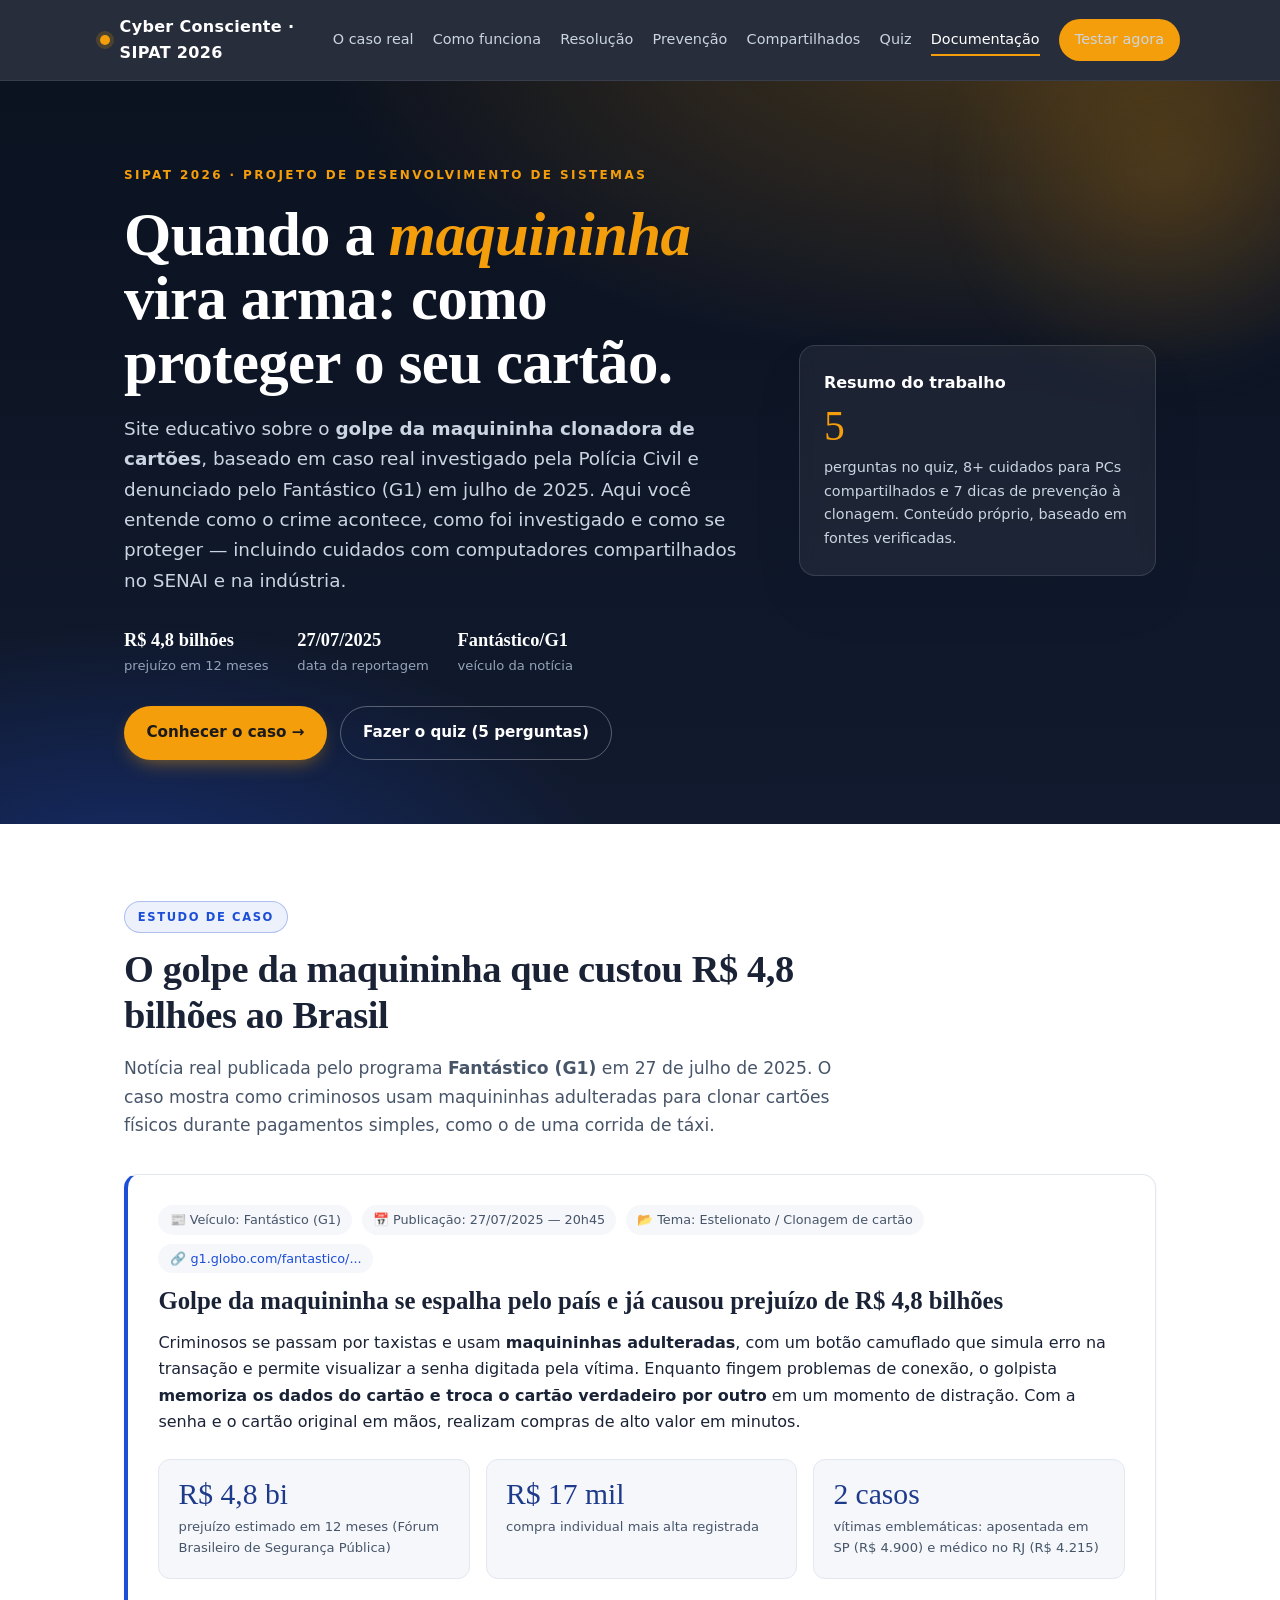
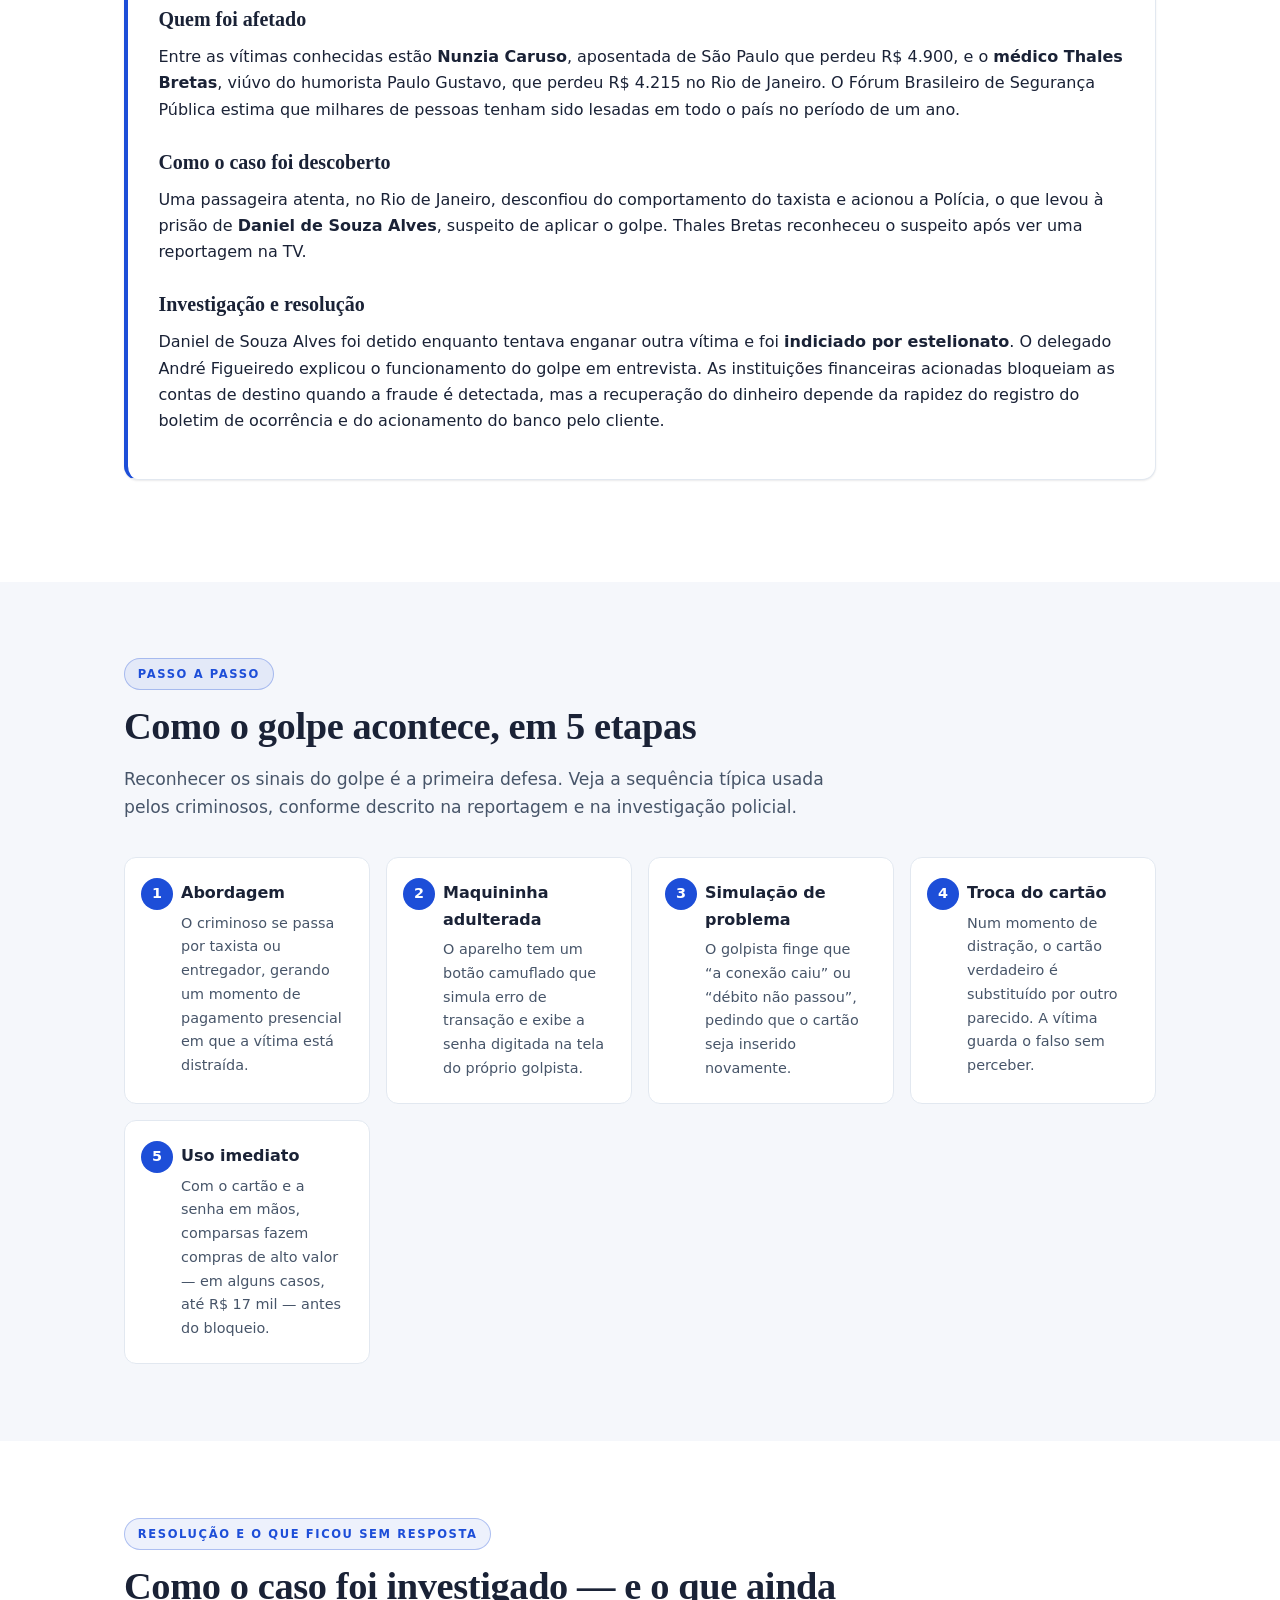
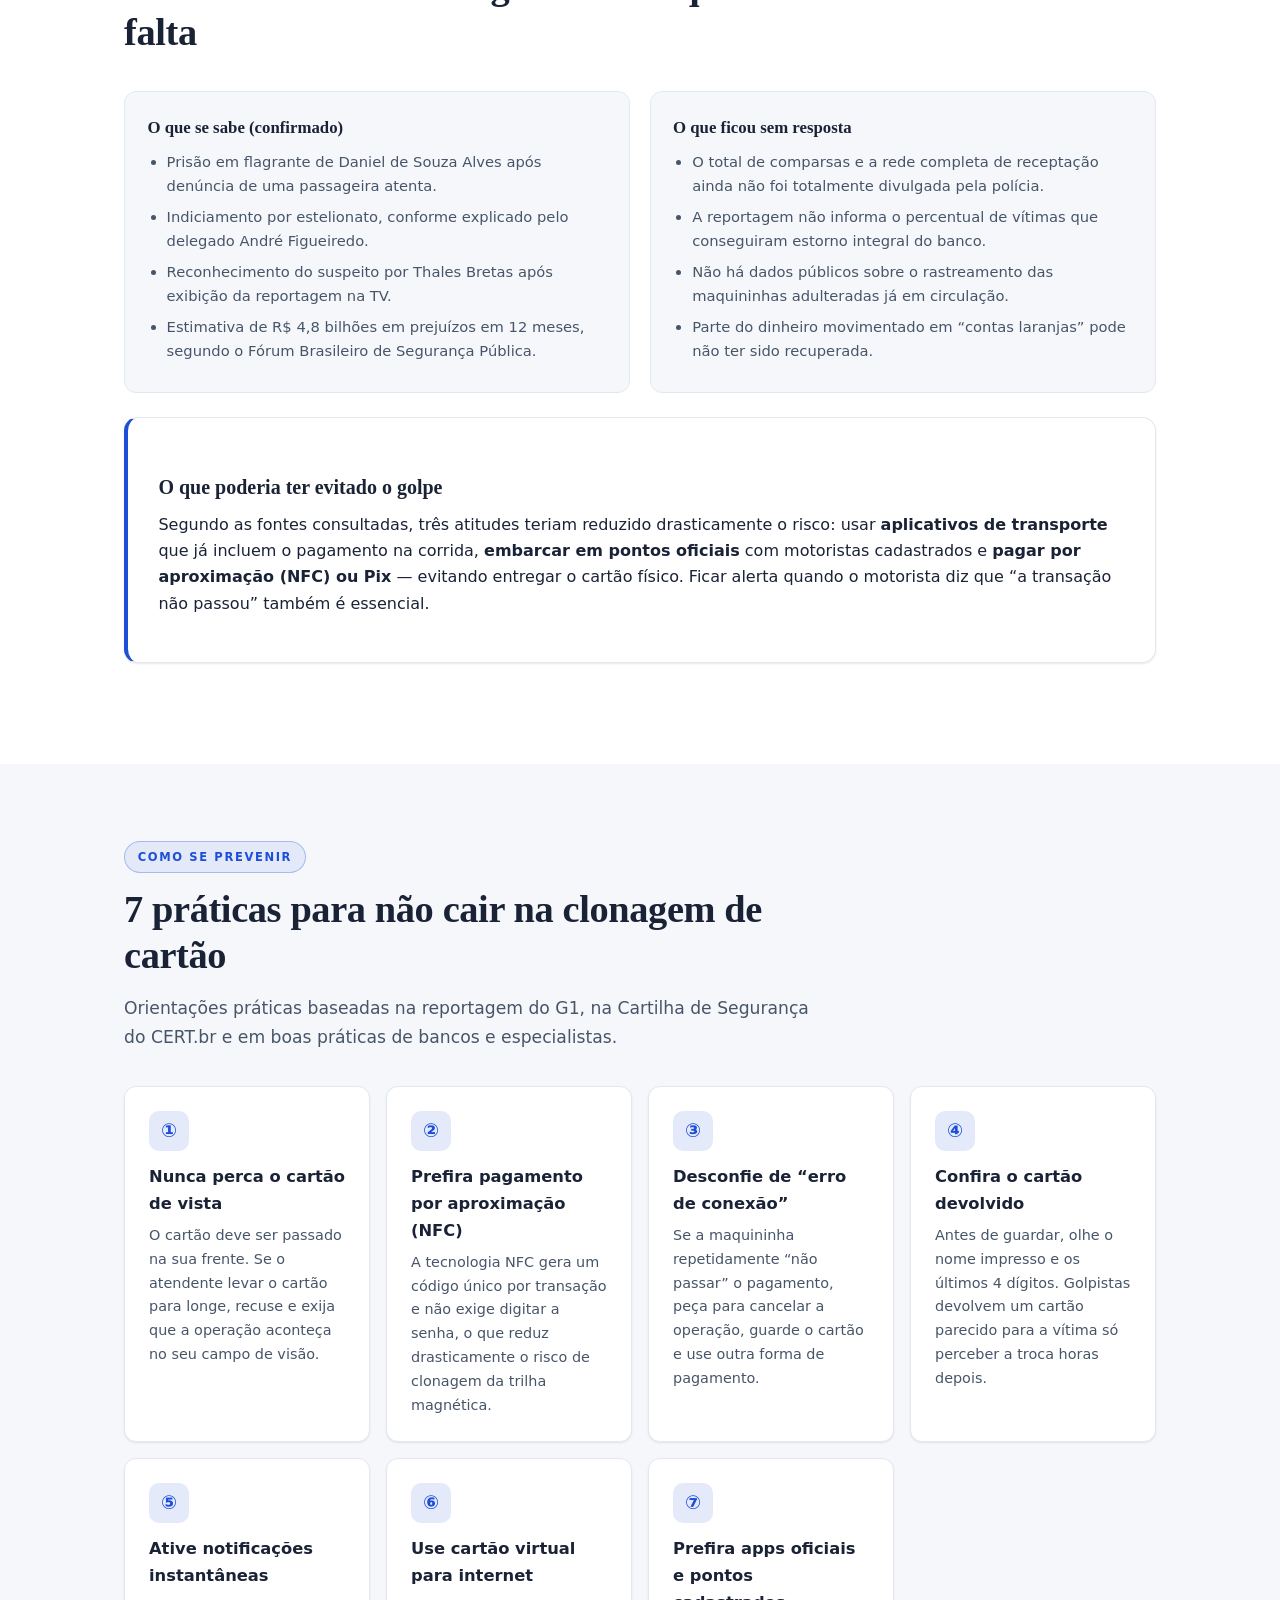
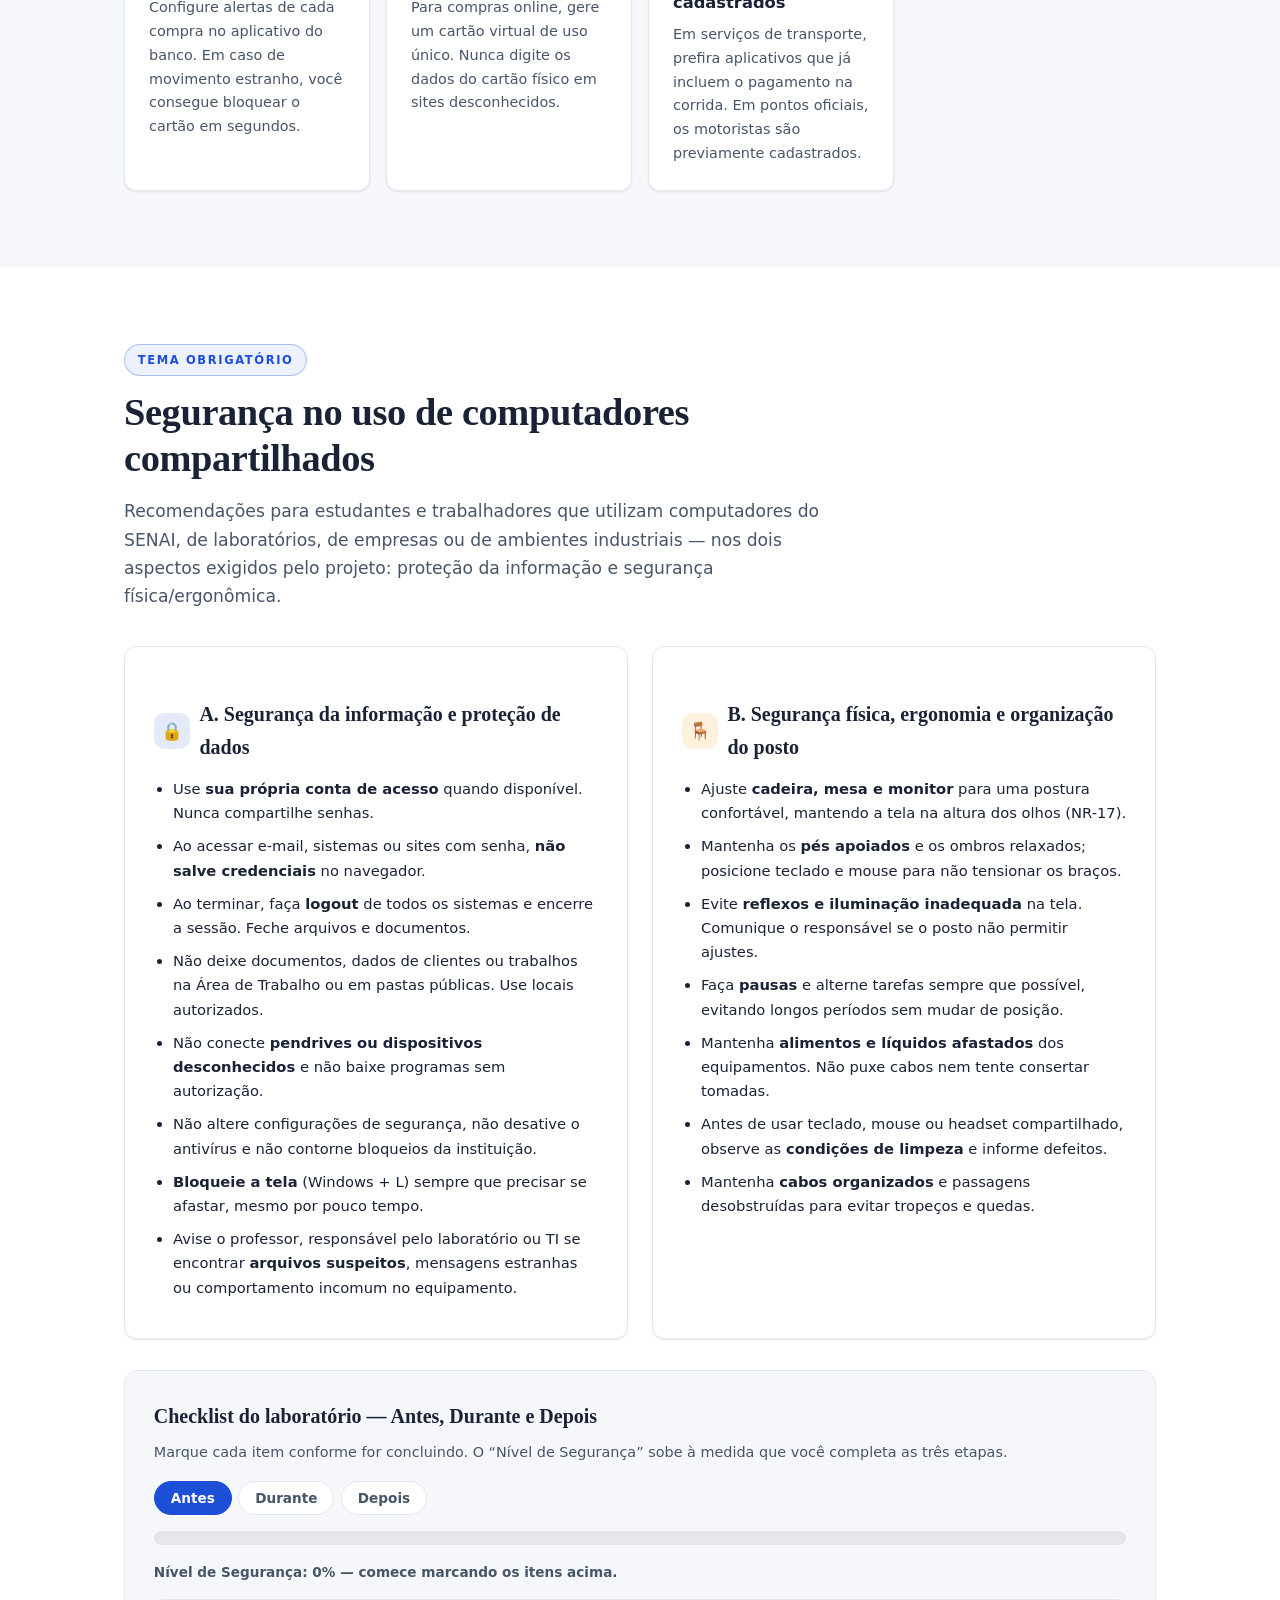
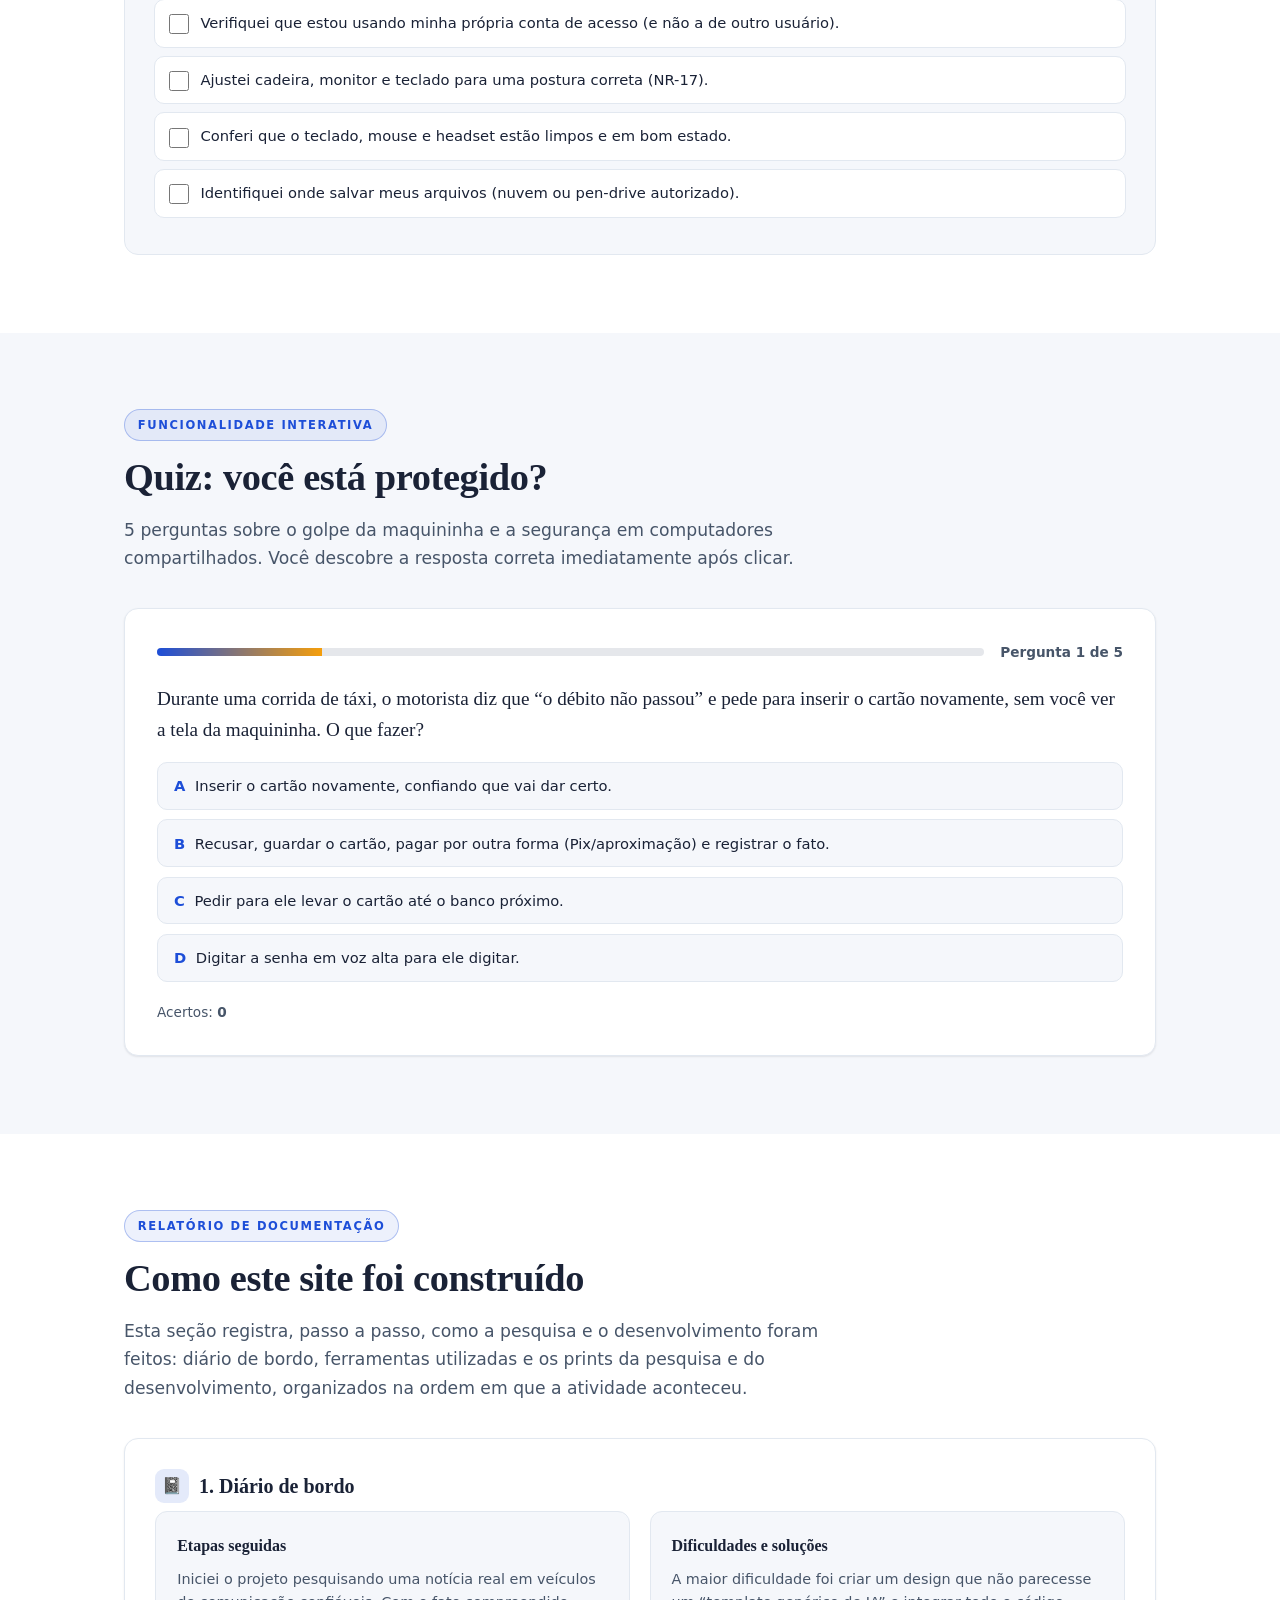
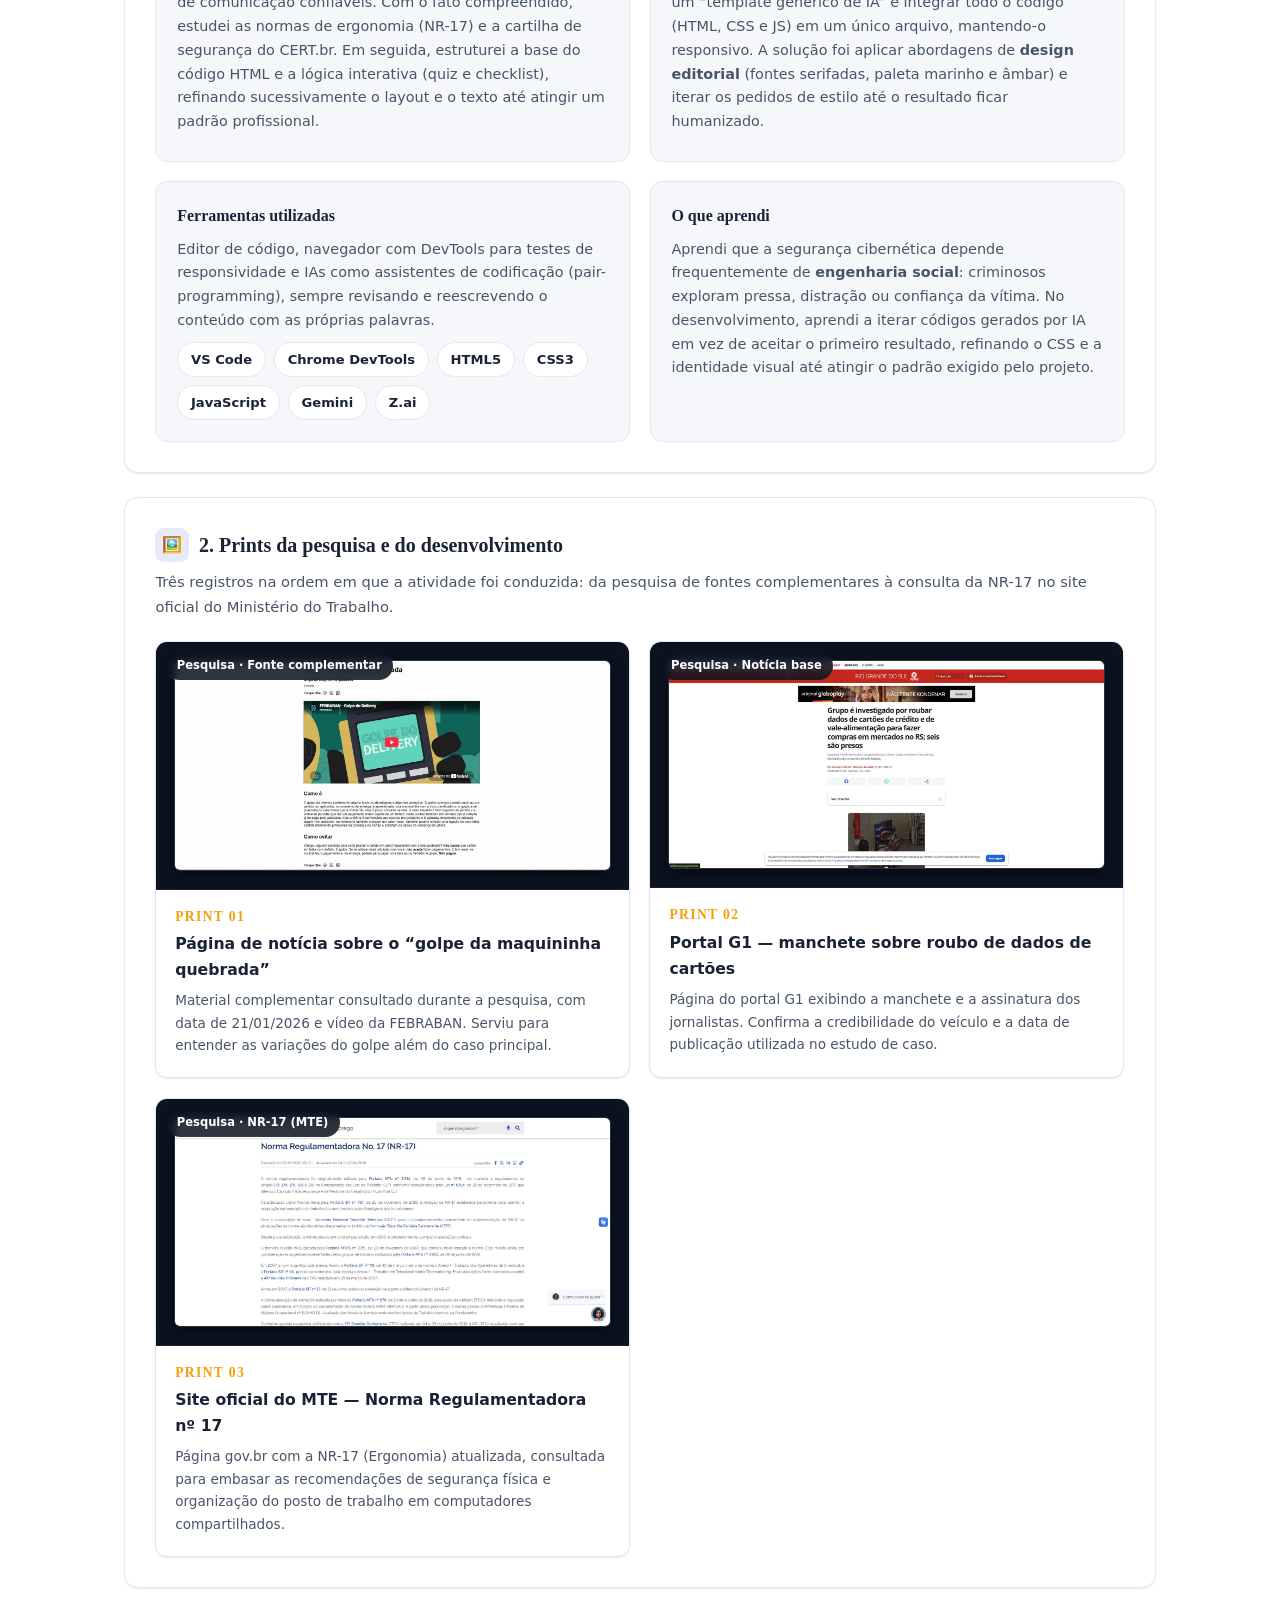
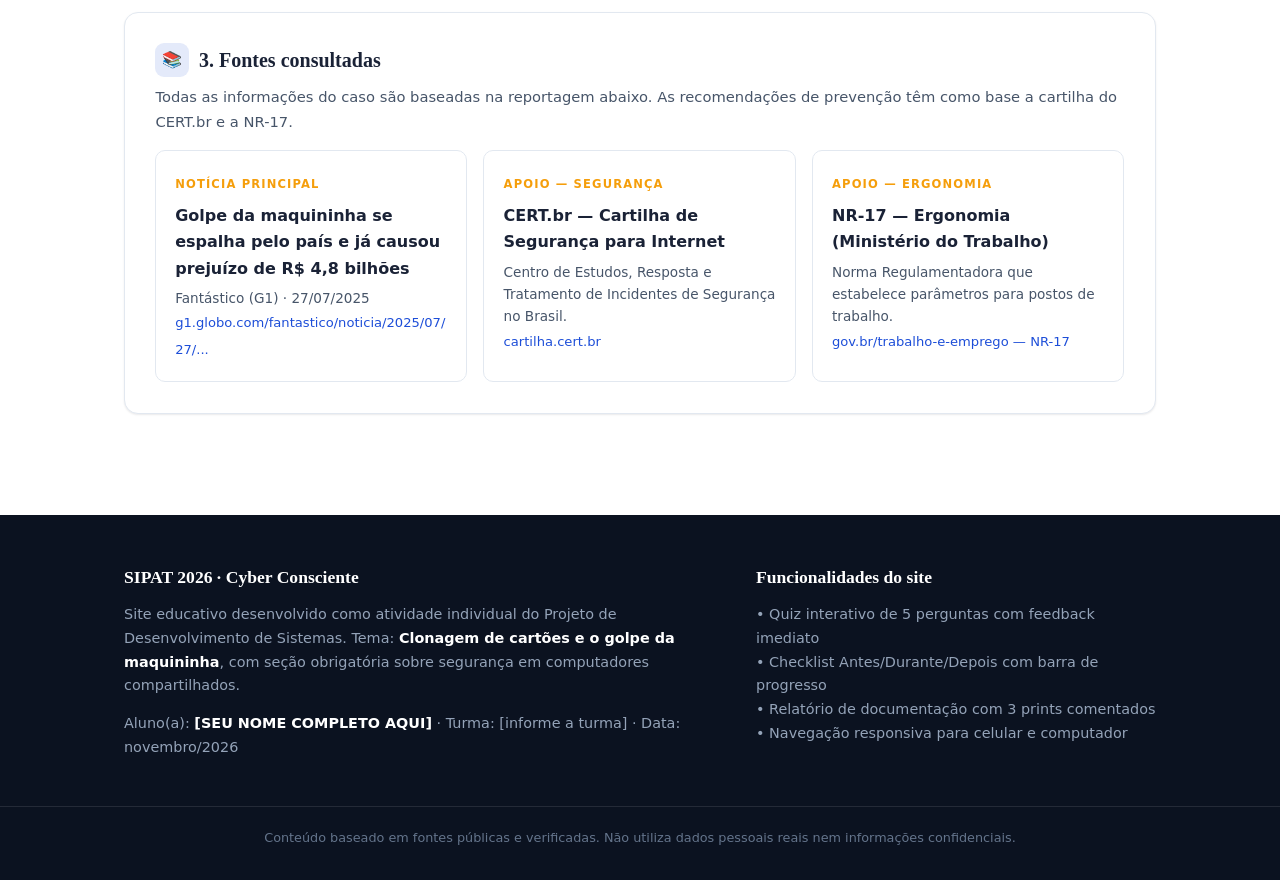
==== commit d431778f: "Add files via upload" ====
--- a/index.html
+++ b/index.html
@@ -314,7 +314,7 @@
     <!-- Prints da pesquisa e desenvolvimento -->
     <div class="doc-card reveal">
       <h3><span class="ic">🖼️</span> 2. Prints da pesquisa e do desenvolvimento</h3>
-      <p style="color:var(--ink-soft);font-size:.92rem;margin-bottom:1.4rem;">Seis registros na ordem em que a atividade foi conduzida: da pesquisa de fontes à codificação no editor e aos testes no navegador (desktop e mobile).</p>
+      <p style="color:var(--ink-soft);font-size:.92rem;margin-bottom:1.4rem;">Três registros na ordem em que a atividade foi conduzida: da pesquisa de fontes complementares à consulta da NR-17 no site oficial do Ministério do Trabalho.</p>
 
       <div class="prints-grid reveal reveal--stagger">
         <figure class="print">
@@ -350,42 +350,6 @@
             <div class="print__num">PRINT 03</div>
             <div class="print__title">Site oficial do MTE — Norma Regulamentadora nº 17</div>
             <p class="print__caption">Página gov.br com a NR-17 (Ergonomia) atualizada, consultada para embasar as recomendações de segurança física e organização do posto de trabalho em computadores compartilhados.</p>
-          </div>
-        </figure>
-
-        <figure class="print">
-          <div class="print__media">
-            <img src="img/print-04-codigo-vscode.jpg" alt="Print do editor VS Code mostrando o código HTML e CSS do site em desenvolvimento" loading="lazy">
-            <span class="print__badge">Desenvolvimento · Código</span>
-          </div>
-          <div class="print__body">
-            <div class="print__num">PRINT 04</div>
-            <div class="print__title">Código-fonte no VS Code</div>
-            <p class="print__caption">Editor VS Code com o arquivo <code>sipat2026-cyber-consciente.html</code> aberto, mostrando a paleta editorial (variáveis CSS) e a estrutura HTML sendo construída com auxílio de IA.</p>
-          </div>
-        </figure>
-
-        <figure class="print print--mobile">
-          <div class="print__media">
-            <img src="img/print-05-site-mobile.jpg" alt="Print do site renderizado no celular mostrando o hero e a seção de estatísticas" loading="lazy">
-            <span class="print__badge">Teste · Mobile</span>
-          </div>
-          <div class="print__body">
-            <div class="print__num">PRINT 05</div>
-            <div class="print__title">Site renderizado no celular</div>
-            <p class="print__caption">Teste de responsividade em viewport estreita (≈390px). O hero, os cards de estatística e a seção “Quem foi afetado” reorganizam-se em coluna única sem cortar conteúdo.</p>
-          </div>
-        </figure>
-
-        <figure class="print">
-          <div class="print__media">
-            <img src="img/print-06-quiz-desktop.jpg" alt="Print do site no desktop mostrando o quiz respondido com feedback verde e vermelho" loading="lazy">
-            <span class="print__badge">Teste · Desktop</span>
-          </div>
-          <div class="print__body">
-            <div class="print__num">PRINT 06</div>
-            <div class="print__title">Quiz funcionando no desktop</div>
-            <p class="print__caption">Validação do JavaScript: a alternativa incorreta fica vermelha e a correta verde, com feedback explicativo imediato. Abaixo, a seção de Referências com os links das fontes.</p>
           </div>
         </figure>
       </div>
@@ -429,7 +393,7 @@
     </div>
     <div>
       <h4>Funcionalidades do site</h4>
-      <p>• Quiz interativo de 5 perguntas com feedback imediato<br>• Checklist Antes/Durante/Depois com barra de progresso<br>• Relatório de documentação com 6 prints comentados<br>• Navegação responsiva para celular e computador</p>
+      <p>• Quiz interativo de 5 perguntas com feedback imediato<br>• Checklist Antes/Durante/Depois com barra de progresso<br>• Relatório de documentação com 3 prints comentados<br>• Navegação responsiva para celular e computador</p>
     </div>
   </div>
   <div class="footer-bottom">
